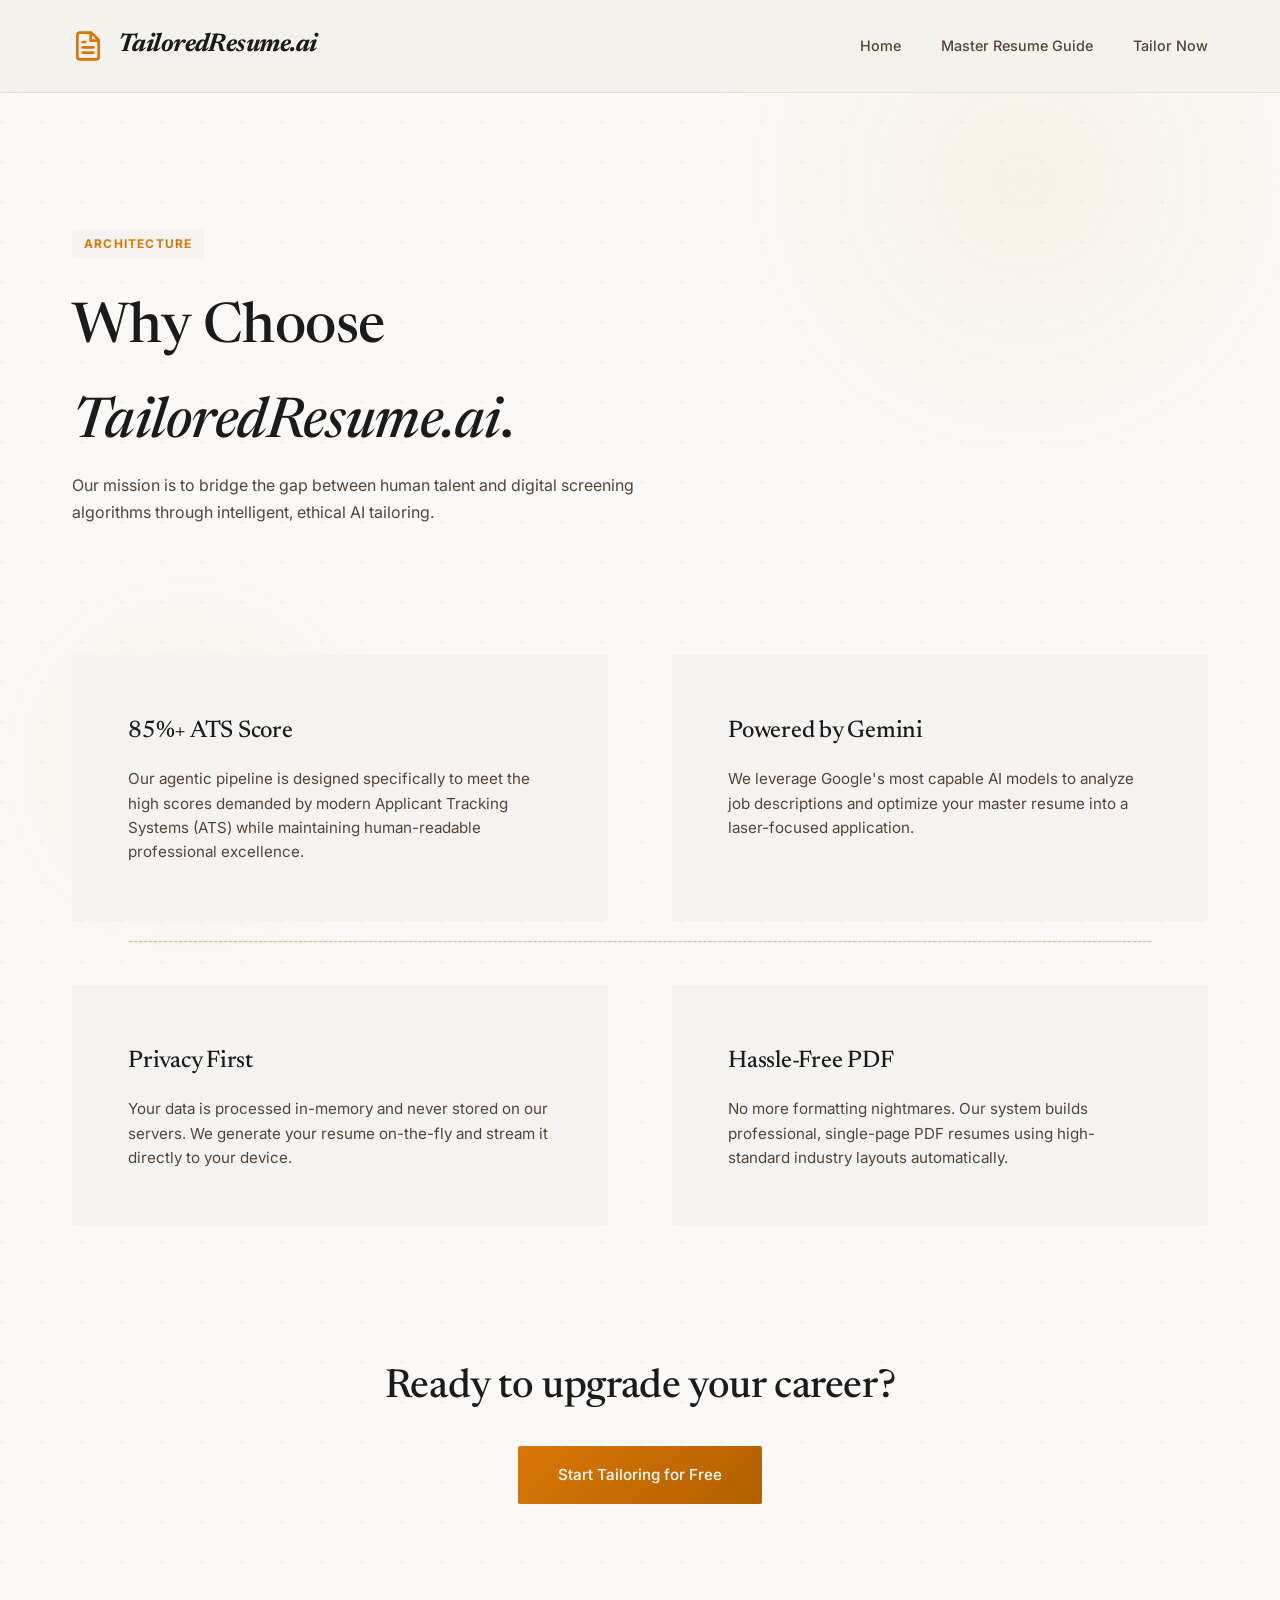
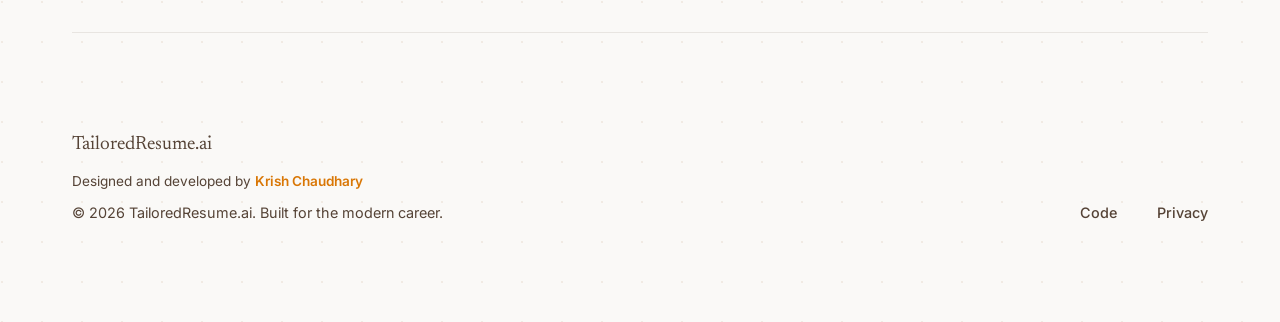
==== static/about.html @ 4d62ccec "docs: Standardize documentation across all frontend pages" ====
<!DOCTYPE html>
<!--
  TailoredResume.ai - Frontend Architecture
  ========================================
  File: about.html
  Purpose: Overview of the platform's AI architecture and core mission.
  Author: Krish Chaudhary
-->
<html lang="en">
<head>
    <meta charset="UTF-8">
    <meta name="viewport" content="width=device-width, initial-scale=1.0">
    <title>About | Precision AI Resume Architecture | TailoredResume.ai</title>
    <meta name="description" content="Discover the elite Agentic AI architecture by Krish Chaudhary. TailoredResume.ai: Precision Scriptorium engine for advanced career resume development.">
    <meta name="keywords" content="TailoredResume.ai, Krish Chaudhary, Agentic AI, Precision Scriptorium, Student Career AI, AI Resume Tech, CV Tailoring Agent">
    
    <!-- Open Graph / Facebook -->
    <meta property="og:type" content="website">
    <meta property="og:url" content="https://tailored-resume-ai.vercel.app/about">
    <meta property="og:title" content="About | TailoredResume.ai by Krish Chaudhary">
    <meta property="og:description" content="Discover the elite AI technology behind our resume tailoring engine.">
    <meta property="og:image" content="https://tailored-resume-ai.vercel.app/og-image.png">

    <!-- Twitter -->
    <meta property="twitter:card" content="summary_large_image">
    <meta property="twitter:title" content="Precision Resume Architecture | Krish Chaudhary">
    <meta property="twitter:image" content="https://tailored-resume-ai.vercel.app/og-image.png">

    <link rel="icon" href="favicon.svg" type="image/svg+xml">
    <link rel="stylesheet" href="css/styles.css">
</head>
<body id="top">

    <header>
        <div class="header-inner">
            <a href="/" class="logo">
                <svg xmlns="http://www.w3.org/2000/svg" width="24" height="24" viewBox="0 0 24 24" fill="none" stroke="currentColor" stroke-width="2" stroke-linecap="round" stroke-linejoin="round"><path d="M14.5 2H6a2 2 0 0 0-2 2v16a2 2 0 0 0 2 2h12a2 2 0 0 0 2-2V7.5L14.5 2z"/><polyline points="14 2 14 8 20 8"/><line x1="16" y1="13" x2="8" y2="13"/><line x1="16" y1="17" x2="8" y2="17"/><line x1="10" y1="9" x2="8" y2="9"/></svg>
                <span>TailoredResume.ai</span>
            </a>
            <nav class="nav-links">
                <a href="/">Home</a>
                <a href="/guide">Master Resume Guide</a>
                <a href="/input">Tailor Now</a>
            </nav>
        </div>
    </header>

    <div class="container">

        <section style="margin-bottom: 4rem; padding: 8.5rem 0 4rem;">
            <div class="badge">Architecture</div>
            <h1 style="font-size: 3.5rem;">Why Choose <br><i>TailoredResume.ai</i>.</h1>
            <p style="color:var(--text-secondary); max-width: 600px;">Our mission is to bridge the gap between human talent and digital screening algorithms through intelligent, ethical AI tailoring.</p>
        </section>

        <div class="sections-grid" style="grid-template-columns: repeat(2, 1fr); gap: 4rem; margin-top: 2rem;">
            <div class="stat-card">
                <h3>85%+ ATS Score</h3>
                <p>Our agentic pipeline is designed specifically to meet the high scores demanded by modern Applicant Tracking Systems (ATS) while maintaining human-readable professional excellence.</p>
            </div>
            <div class="stat-card">
                <h3>Powered by Gemini</h3>
                <p>We leverage Google's most capable AI models to analyze job descriptions and optimize your master resume into a laser-focused application.</p>
            </div>
            <div class="stat-card">
                <h3>Privacy First</h3>
                <p>Your data is processed in-memory and never stored on our servers. We generate your resume on-the-fly and stream it directly to your device.</p>
            </div>
            <div class="stat-card">
                <h3>Hassle-Free PDF</h3>
                <p>No more formatting nightmares. Our system builds professional, single-page PDF resumes using high-standard industry layouts automatically.</p>
            </div>
        </div>

        <section style="margin: 8rem 0; text-align: center;">
            <h2 style="font-size: 2.5rem; margin-bottom: 1.5rem;">Ready to upgrade your career?</h2>
            <a href="/input" class="btn btn-primary">Start Tailoring for Free</a>
        </section>

        <footer>
            <div style="display: flex; justify-content: space-between; align-items: flex-end; width: 100%;">
                <div>
                    <p style="font-family: 'Newsreader', serif; font-size: 1.2rem; margin-bottom: 0.5rem;">TailoredResume.ai</p>
                    <p style="font-size: 0.85rem; color: var(--text-secondary); margin-bottom: 0.5rem;">
                        Designed and developed by <a href="https://portfolio-krish-chaudhary.vercel.app/" target="_blank" style="color: var(--primary-accent); text-decoration: none; font-weight: 600;">Krish Chaudhary</a>
                    </p>
                    <p>&copy; 2026 TailoredResume.ai. Built for the modern career.</p>
                </div>
                <div class="nav-links">
                    <a href="https://github.com/krish1440/TailoredResume.ai" target="_blank">Code</a>
                    <a href="/privacy">Privacy</a>
                </div>
            </div>
        </footer>
    </div>
</body>
</html>
<!-- Version 1.1 -->
---- static/css/styles.css ----
@import url('https://fonts.googleapis.com/css2?family=Inter:wght@300;400;500;600;700&family=Newsreader:ital,opsz,wght@0,6..72,400;0,6..72,500;0,6..72,600;0,6..72,700;1,6..72,400&family=Manrope:wght@500;600;700;800&display=swap');

:root {
    /* Design Tokens: The Precision Scriptorium */
    --bg-primary: #faf9f7;      /* Ivory Vellum Background */
    --text-primary: #1a1c1b;     /* Obsidian Ink Text */
    --text-secondary: #554336;   /* Muted Earth Tone Accent */
    --surface: #ffffff;          /* Card Surfaces */
    --surface-low: #f4f3f1;      /* Recessed Surface */
    --surface-high: #efeeec;     /* Elevated Surface */
    --primary-accent: #d97706;   /* Authoritative Amber */
    --primary-dim: #b15f00;      /* Darkened Amber for Hover */
    --outline: rgba(136, 115, 100, 0.15); /* The Ghost Border */
    --radius-sm: 2px;            /* Precision Sharp Radius */
    --radius-md: 4px;
    --radius-xl: 8px;
    --shadow-ambient: 0 40px 80px rgba(26, 28, 27, 0.04); /* Ultra-Diffused Ambient Light */
    --transition-smooth: all 0.5s cubic-bezier(0.16, 1, 0.3, 1);
    --primary-gradient: linear-gradient(135deg, #d97706 0%, #b15f00 100%);
}

* {
    margin: 0;
    padding: 0;
    box-sizing: border-box;
}

body {
    font-family: 'Inter', system-ui, -apple-system, sans-serif;
    background-color: var(--bg-primary);
    background-image: 
        radial-gradient(circle at 2px 2px, rgba(141, 75, 0, 0.08) 1px, transparent 0);
    background-size: 40px 40px;
    color: var(--text-primary);
    line-height: 1.7;
    -webkit-font-smoothing: antialiased;
    overflow-x: hidden;
}

body::before {
    content: "";
    position: fixed;
    top: -10%;
    right: -10%;
    width: 60%;
    height: 60%;
    background: radial-gradient(circle, rgba(217, 119, 6, 0.06) 0%, transparent 70%);
    z-index: -1;
    pointer-events: none;
}

body::after {
    content: "";
    position: fixed;
    bottom: -10%;
    left: -10%;
    width: 50%;
    height: 50%;
    background: radial-gradient(circle, rgba(217, 119, 6, 0.05) 0%, transparent 60%);
    z-index: -1;
    pointer-events: none;
}

h1, h2, h3, h4 {
    font-family: 'Newsreader', serif;
    font-weight: 500;
    letter-spacing: -0.01em;
}

.container {
    max-width: 1200px;
    margin: 0 auto;
    padding: 0 2rem;
}

/* Header */
header {
    width: 100%;
    position: sticky;
    top: 0;
    z-index: 100;
    background: rgba(242, 241, 235, 0.85);
    backdrop-filter: blur(16px);
    border-bottom: 1px solid var(--outline);
    transition: var(--transition-smooth);
}

.header-inner {
    display: flex;
    justify-content: space-between;
    align-items: center;
    padding: 1.5rem 2rem;
    max-width: 1200px;
    margin: 0 auto;
}

.logo {
    display: flex;
    align-items: center;
    gap: 0.85rem;
    font-size: 1.6rem;
    color: var(--text-primary);
    font-weight: 700;
    text-decoration: none;
    font-family: 'Newsreader', serif;
    font-style: italic;
    letter-spacing: -0.02em;
}

.logo svg {
    color: var(--primary-accent);
    width: 32px;
    height: 32px;
}

.nav-links {
    display: flex;
    gap: 2.5rem;
}

.nav-links a {
    text-decoration: none;
    color: var(--text-secondary);
    font-size: 0.9rem;
    font-weight: 500;
    transition: var(--transition-smooth);
    position: relative;
}

.nav-links a::after {
    content: '';
    position: absolute;
    bottom: -4px;
    left: 0;
    width: 0;
    height: 1px;
    background: var(--primary-accent);
    transition: var(--transition-smooth);
}

.nav-links a:hover {
    color: var(--text-primary);
}

.nav-links a:hover::after {
    width: 100%;
}

/* Hero Section */
.hero {
    padding: 8.5rem 0 7rem;
    text-align: left;
    max-width: 800px;
    position: relative;
}

.background-visuals {
    position: absolute;
    top: 50%;
    right: -20%;
    transform: translateY(-50%);
    width: 600px;
    height: 600px;
    z-index: -1;
    pointer-events: none;
}

.bg-shape {
    position: absolute;
    filter: blur(1px);
    animation: float 20s infinite alternate cubic-bezier(0.4, 0, 0.2, 1);
}

.bg-shape-1 {
    top: 10%;
    right: 20%;
    animation-duration: 25s;
}

.bg-shape-2 {
    bottom: 20%;
    right: 40%;
    animation-delay: -5s;
    animation-duration: 30s;
}

.bg-shape-3 {
    top: 40%;
    right: 10%;
    animation-delay: -10s;
    animation-duration: 35s;
}

@keyframes float {
    0% { transform: translateY(0) rotate(0deg) scale(1); }
    33% { transform: translateY(-40px) rotate(5deg) scale(1.05); }
    66% { transform: translateY(20px) rotate(-5deg) scale(0.95); }
    100% { transform: translateY(0) rotate(0deg) scale(1); }
}

.hero h1 {
    font-size: 4.5rem;
    line-height: 1.1;
    margin-bottom: 2rem;
    animation: fadeInUp 0.8s ease-out;
}

.hero p {
    font-size: 1.25rem;
    color: var(--text-secondary);
    margin-bottom: 3rem;
    line-height: 1.6;
    animation: fadeInUp 1s ease-out;
}

@keyframes fadeInUp {
    from { opacity: 0; transform: translateY(20px); }
    to { opacity: 1; transform: translateY(0); }
}

.btn {
    display: inline-flex;
    align-items: center;
    justify-content: center;
    padding: 1rem 2.5rem;
    border-radius: var(--radius-sm);
    font-weight: 500;
    text-decoration: none;
    cursor: pointer;
    transition: var(--transition-smooth);
    border: none;
    font-family: 'Inter', sans-serif;
    font-size: 0.95rem;
}

.btn-primary {
    background: var(--primary-gradient);
    color: white;
}

.btn-primary:hover {
    transform: translateY(-2px);
    box-shadow: 0 12px 24px rgba(217, 119, 6, 0.15);
}

.btn-secondary {
    background: transparent;
    color: var(--text-primary);
    border: 1px solid var(--outline);
}

.btn-secondary:hover {
    background: var(--surface-low);
    border-color: var(--text-primary);
}

/* Home Page Content */
.badge {
    display: inline-block;
    padding: 0.25rem 0.75rem;
    background: var(--surface-low);
    color: var(--primary-accent);
    border-radius: var(--radius-md);
    font-size: 0.75rem;
    font-weight: 700;
    letter-spacing: 0.1em;
    text-transform: uppercase;
    margin-bottom: 1.5rem;
}

/* Cards & Sections */
.sections-grid {
    display: grid;
    grid-template-columns: repeat(3, 1fr);
    gap: 3rem;
    margin-top: 4rem;
}

/* Advanced Stats Section */
.stat-card {
    padding: 3.5rem;
    background: var(--surface);
    border-radius: var(--radius-sm);
    transition: var(--transition-smooth);
    border: none;
    background: var(--surface-low);
    position: relative;
    overflow: hidden;
    display: flex;
    flex-direction: column;
    justify-content: flex-start;
}

.stat-card::before {
    content: "";
    position: absolute;
    top: 0;
    left: 0;
    width: 2px;
    height: 0;
    background: var(--primary-accent);
    transition: var(--transition-smooth);
}

.stat-card:hover {
    transform: translateY(-12px);
    box-shadow: var(--shadow-ambient);
    background: var(--surface);
}

.stat-card:hover::before {
    height: 100%;
}

.stat-card h3 {
    font-family: 'Newsreader', serif;
    font-size: 1.5rem;
    margin-bottom: 1rem;
    color: var(--text-primary);
}

.stat-card p {
    font-size: 0.95rem;
    color: var(--text-secondary);
    line-height: 1.6;
}

/* Steps Connection Decorative Element */
@media (min-width: 992px) {
    .sections-grid {
        position: relative;
    }
    
    .sections-grid::after {
        content: "";
        position: absolute;
        top: 50%;
        left: 5%;
        right: 5%;
        height: 1px;
        background: var(--outline);
        z-index: -1;
        opacity: 0.5;
        border-top: 1px dashed var(--primary-accent);
    }
}

/* Form Styles */
.card {
    background: var(--surface);
    padding: 4rem;
    border-radius: var(--radius-sm);
    box-shadow: var(--shadow-ambient);
    margin: 4rem 0;
    border: 1px solid var(--outline);
}

.input-group {
    margin-bottom: 3rem;
}

.input-group label {
    display: block;
    margin-bottom: 1rem;
    font-size: 0.8rem;
    font-weight: 600;
    letter-spacing: 0.1em;
    text-transform: uppercase;
    color: var(--text-secondary);
}

textarea, input[type="text"] {
    width: 100%;
    padding: 1.25rem;
    border: none;
    border-bottom: 1px solid var(--outline);
    background: var(--surface-low);
    font-family: 'Inter', sans-serif;
    font-size: 1rem;
    transition: var(--transition-smooth);
    border-radius: var(--radius-sm);
}

textarea:focus, input[type="text"]:focus {
    outline: none;
    border-bottom-color: var(--primary-accent);
    background: var(--surface);
}

/* Result / Preview */
.result-grid {
    display: grid;
    grid-template-columns: 1fr 340px;
    gap: 4rem;
    margin-top: 4rem;
}

#resume-preview {
    background: white;
    padding: 5rem;
    border-radius: var(--radius-sm);
    box-shadow: var(--shadow-ambient);
    font-size: 0.9rem;
    color: #333;
    min-height: 1000px;
    border: 1px solid var(--outline);
}

.sidebar {
    position: sticky;
    top: 6rem;
    height: fit-content;
}

.score-display {
    text-align: center;
    padding: 3rem;
    background: var(--surface);
    border-radius: var(--radius-sm);
    border: 1px solid var(--outline);
    margin-bottom: 2rem;
}

.score-circle {
    width: 120px;
    height: 120px;
    border: 8px solid var(--surface-low);
    border-top: 8px solid var(--primary-accent);
    border-radius: 50%;
    display: flex;
    align-items: center;
    justify-content: center;
    margin: 0 auto 1.5rem;
    font-size: 2rem;
    font-family: 'Newsreader', serif;
    font-weight: 700;
}

/* Insight Bars */
.insight-row {
    margin-bottom: 1.5rem;
}

.insight-label {
    display: flex;
    justify-content: space-between;
    font-size: 0.8rem;
    font-weight: 600;
    color: var(--text-primary);
    margin-bottom: 0.5rem;
}

.progress-bar {
    width: 100%;
    height: 4px;
    background: var(--surface-low);
    border-radius: 2px;
    overflow: hidden;
}

.progress-fill {
    height: 100%;
    background: var(--primary-accent);
    border-radius: 2px;
    transition: width 1.5s cubic-bezier(0.16, 1, 0.3, 1);
}

/* Loading Overlay */
#loading {
    display: none;
    position: fixed;
    top: 0; left: 0; right: 0; bottom: 0;
    background: rgba(250, 249, 247, 0.95);
    z-index: 1000;
    justify-content: center;
    align-items: center;
    flex-direction: column;
    animation: fadeIn 0.3s ease;
}

.loading-overlay {
    position: fixed;
    top: 0;
    left: 0;
    width: 100%;
    height: 100%;
    background: rgba(10, 12, 11, 0.95); /* Deep obsidian background */
    backdrop-filter: blur(12px);
    display: none; /* Controlled by JS */
    justify-content: center;
    align-items: center;
    z-index: 9999;
    flex-direction: column;
}

.loading-spinner {
    width: 60px;
    height: 60px;
    border: 3px solid rgba(217, 119, 6, 0.1);
    border-top: 3px solid var(--primary-accent);
    border-radius: 50%;
    animation: spin 1s linear infinite;
    margin-bottom: 2rem;
}

.loading-overlay p {
    color: var(--primary-accent) !important;
    font-family: 'Newsreader', serif;
    font-size: 1.8rem;
    font-weight: 500;
    letter-spacing: 0.05em;
    text-shadow: 0 4px 10px rgba(0,0,0,0.3);
}

@keyframes spin {
    0% { transform: rotate(0deg); }
    100% { transform: rotate(360deg); }
}

@keyframes fadeOut {
    from { opacity: 1; }
    to { opacity: 0; }
}

@keyframes fadeIn {
    from { opacity: 0; }
    to { opacity: 1; }
}

.spinner {
    width: 60px;
    height: 60px;
    border: 2px solid var(--outline);
    border-top: 2px solid var(--primary-accent);
    border-radius: 50%;
    animation: spin 1.2s cubic-bezier(0.5, 0, 0.5, 1) infinite;
}

@keyframes spin {
    0% { transform: rotate(0deg); }
    100% { transform: rotate(360deg); }
}

footer {
    padding: 6rem 0;
    margin-top: 4rem;
    border-top: 1px solid var(--outline);
    text-align: left;
}

footer p {
    color: var(--text-secondary);
    font-size: 0.9rem;
}

/* Modal Styles */
.modal-overlay {
    position: fixed;
    top: 0; left: 0; right: 0; bottom: 0;
    background: rgba(26, 28, 27, 0.4);
    backdrop-filter: blur(8px);
    z-index: 2000;
    display: none;
    align-items: center;
    justify-content: center;
    padding: 2rem;
}

.modal-overlay.active {
    display: flex;
    animation: fadeIn 0.4s ease;
}

.modal-card {
    background: var(--bg-primary);
    padding: 4rem;
    max-width: 500px;
    width: 100%;
    border-radius: var(--radius-sm);
    box-shadow: 0 40px 100px rgba(0,0,0,0.15);
    text-align: left;
    position: relative;
    border: 1px solid var(--outline);
    animation: modalSlide 0.5s cubic-bezier(0.16, 1, 0.3, 1);
}

.modal-card h2 {
    font-size: 2.2rem;
    margin-bottom: 1.5rem;
    line-height: 1.2;
}

.modal-card p {
    color: var(--text-secondary);
    font-size: 1.1rem;
    line-height: 1.6;
}

@keyframes modalSlide {
    from { transform: translateY(30px) scale(0.98); opacity: 0; }
    to { transform: translateY(0) scale(1); opacity: 1; }
}

@media (max-width: 768px) {
    header { padding: 1.5rem 0; }
    .hero h1 { font-size: 3rem; }
    .sections-grid { grid-template-columns: 1fr; }
    .modal-card { padding: 2.5rem; }
}




/* Toast Notifications: The Elegant Feedback */
.toast-container {
    position: fixed;
    bottom: 2rem;
    right: 2rem;
    z-index: 9999;
    display: flex;
    flex-direction: column;
    gap: 1rem;
    pointer-events: none;
}

.toast {
    background: var(--surface);
    color: var(--text-primary);
    padding: 1rem 1.5rem;
    border-radius: var(--radius-sm);
    box-shadow: 0 10px 30px rgba(0, 0, 0, 0.1);
    border: 1px solid var(--outline);
    display: flex;
    align-items: center;
    gap: 1rem;
    font-size: 0.9rem;
    font-weight: 500;
    pointer-events: auto;
    animation: slideIn 0.4s cubic-bezier(0.16, 1, 0.3, 1);
    min-width: 300px;
}

.toast.success {
    border-left: 4px solid #10b981;
}

.toast.error {
    border-left: 4px solid #ef4444;
}

@keyframes slideIn {
    from { opacity: 0; transform: translateX(30px); }
    to { opacity: 1; transform: translateX(0); }
}

@keyframes fadeOut {
    to { opacity: 0; transform: translateY(10px); }
}

/* Profile Builder Form */
.item-card {
    background: var(--surface);
    border-radius: var(--radius-md);
    padding: 2.5rem;
    margin-bottom: 2rem;
    position: relative;
    border: 1px solid var(--outline); /* Felt border */
    transition: var(--transition-smooth);
}

.item-card:hover {
    background: var(--surface-low);
    transform: translateY(-2px);
    box-shadow: var(--shadow-ambient);
}

.item-card h4 {
    color: var(--primary-accent);
    margin-bottom: 2rem;
    font-family: 'Newsreader', serif;
    font-size: 1.4rem;
    font-weight: 600;
}

.form-section {
    background: white;
    border: 1px solid var(--border-color);
    border-radius: 12px;
    padding: 2rem;
    margin-bottom: 2rem;
    transition: transform 0.3s ease, border-color 0.3s ease;
}

.form-section:hover {
    border-color: var(--primary-accent);
}

.form-section h3 {
    font-family: 'Newsreader', serif;
    font-size: 1.5rem;
    margin-bottom: 1.5rem;
    display: flex;
    align-items: center;
    gap: 10px;
    color: var(--text-primary);
}

.form-row {
    display: grid;
    grid-template-columns: 1fr 1fr;
    gap: 1.5rem;
    margin-bottom: 1.2rem;
}

@media (max-width: 768px) {
    .form-row {
        grid-template-columns: 1fr;
    }
}

.form-group label {
    display: block;
    font-family: 'Manrope', sans-serif;
    font-size: 0.75rem;
    font-weight: 600;
    text-transform: uppercase;
    letter-spacing: 0.05em;
    color: var(--text-secondary);
    margin-bottom: 0.65rem;
}

.form-group input, 
.form-group textarea {
    width: 100%;
    padding: 0.75rem 0;
    font-family: 'Inter', sans-serif;
    font-size: 1rem;
    color: var(--text-primary);
    background: transparent;
    border: none;
    border-bottom: 1px solid var(--outline);
    border-radius: 0;
    transition: var(--transition-smooth);
}

.form-group input:focus, 
.form-group textarea:focus {
    outline: none;
    border-bottom: 1px solid var(--primary-accent);
}

.bullet-item {
    display: flex;
    gap: 10px;
    margin-bottom: 0.8rem;
}

.remove-btn {
    background: transparent;
    color: #ef4444;
    border: 1px solid rgba(239, 68, 68, 0.2);
    border-radius: var(--radius-sm);
    padding: 0.25rem 0.75rem;
    cursor: pointer;
    font-size: 0.85rem;
    font-weight: 600;
    transition: var(--transition-smooth);
}

.remove-btn:hover {
    background: #fef2f2;
    border-color: #ef4444;
}

.add-btn {
    background: var(--surface-low);
    color: var(--primary-accent);
    border: 1px dashed var(--primary-accent);
    border-radius: var(--radius-sm);
    padding: 1rem;
    width: 100%;
    cursor: pointer;
    font-weight: 600;
    font-size: 0.75rem;
    text-transform: uppercase;
    letter-spacing: 0.1em;
    margin-top: 1.5rem;
    transition: var(--transition-smooth);
}

.add-btn:hover {
    background: var(--surface-high);
    border-style: solid;
}

.form-tabs {
    display: flex;
    gap: 1rem;
    margin-bottom: 3rem;
}

.tab-btn {
    padding: 1rem 2rem;
    background: var(--surface-low);
    border: 1px solid var(--outline);
    color: var(--text-secondary);
    border-radius: var(--radius-sm);
    cursor: pointer;
    font-weight: 500;
    transition: var(--transition-smooth);
}

.tab-btn.active {
    background: var(--primary-accent);
    color: white;
    border-color: var(--primary-accent);
    box-shadow: 0 10px 20px rgba(217, 119, 6, 0.1);
}

/* Version 1.1 */

/* 
    Mobile Experience Warning: The Precision Scriptorium 
    Designed for small screens to guide towards desktop for better UI interaction.
*/
#mobile-warning {
    display: none;
    position: fixed;
    top: 0;
    left: 0;
    width: 100vw;
    height: 100vh;
    background: var(--bg-primary);
    background-image: 
        radial-gradient(circle at 2px 2px, rgba(217, 119, 6, 0.05) 1px, transparent 0);
    background-size: 30px 30px;
    z-index: 99999;
    padding: 2.5rem 1.5rem;
    overflow-y: auto;
    flex-direction: column;
    align-items: center;
}

@media (max-width: 992px) {
    body.mobile-blocked #mobile-warning {
        display: flex !important;
    }
    body.mobile-blocked > *:not(#mobile-warning) {
        display: none !important;
    }
    body.mobile-blocked {
        overflow: hidden !important;
        background: var(--bg-primary);
    }
}

/* Global Responsiveness for Informational Pages */
@media (max-width: 768px) {
    .container {
        padding: 0 1.5rem;
    }
    h1 {
        font-size: 2.5rem !important;
    }
    .hero {
        padding: 5rem 0 3rem;
    }
    .sections-grid {
        grid-template-columns: 1fr !important;
        gap: 2rem;
    }
    .stat-card {
        padding: 2rem;
    }
    header .header-inner {
        padding: 1rem 1.5rem;
    }
    .nav-links {
        gap: 1.25rem;
    }
    .nav-links a {
        font-size: 0.8rem;
    }
    footer {
        flex-direction: column;
        align-items: flex-start !important;
        gap: 2rem;
        padding: 4rem 0;
    }
    .card {
        padding: 2rem;
    }
    #pdf-preview-frame {
        height: 600px !important;
    }
}

.mw-container {
    max-width: 500px;
    width: 100%;
    display: flex;
    flex-direction: column;
    gap: 3rem;
    animation: fadeInUp 0.8s cubic-bezier(0.16, 1, 0.3, 1);
}

.mw-header {
    margin-top: 2rem;
}

.mw-logo {
    display: flex;
    align-items: center;
    justify-content: center;
    gap: 0.75rem;
    font-family: 'Newsreader', serif;
    font-size: 1.8rem;
    font-style: italic;
    color: var(--text-primary);
    font-weight: 700;
    text-decoration: none;
}

.mw-logo svg {
    color: var(--primary-accent);
}

.mw-hero {
    background: var(--surface);
    padding: 3rem 2rem;
    border-radius: var(--radius-sm);
    border: 1px solid var(--outline);
    box-shadow: var(--shadow-ambient);
    position: relative;
    overflow: hidden;
    text-align: center;
}

.mw-hero::after {
    content: "";
    position: absolute;
    top: 0;
    right: 0;
    width: 100px;
    height: 100px;
    background: radial-gradient(circle, rgba(217, 119, 6, 0.08) 0%, transparent 70%);
    pointer-events: none;
}

.mw-hero h2 {
    font-size: 2rem;
    line-height: 1.2;
    margin-bottom: 1.5rem;
    color: var(--text-primary);
    font-family: 'Newsreader', serif;
}

.mw-hero p {
    color: var(--text-secondary);
    font-size: 1.05rem;
    line-height: 1.6;
}

.mw-pulse-icon {
    width: 64px;
    height: 64px;
    background: var(--surface-low);
    border-radius: 50%;
    display: flex;
    align-items: center;
    justify-content: center;
    margin: 0 auto 2rem;
    color: var(--primary-accent);
    animation: pulseGlow 2s infinite;
}

@keyframes pulseGlow {
    0% { box-shadow: 0 0 0 0 rgba(217, 119, 6, 0.2); }
    70% { box-shadow: 0 0 0 20px rgba(217, 119, 6, 0); }
    100% { box-shadow: 0 0 0 0 rgba(217, 119, 6, 0); }
}

.mw-app-details {
    text-align: left;
}

.mw-app-details h3 {
    font-size: 1.3rem;
    margin-bottom: 2rem;
    border-bottom: 1px solid var(--outline);
    padding-bottom: 1rem;
    font-family: 'Newsreader', serif;
}

.mw-step {
    display: flex;
    gap: 1.5rem;
    margin-bottom: 2rem;
}

.mw-step-num {
    font-family: 'Newsreader', serif;
    font-size: 1.5rem;
    font-weight: 700;
    color: var(--primary-accent);
    opacity: 0.5;
    flex-shrink: 0;
}

.mw-step-content h4 {
    font-size: 1.1rem;
    margin-bottom: 0.5rem;
    font-family: 'Manrope', sans-serif;
    font-weight: 700;
}

.mw-step-content p {
    font-size: 0.95rem;
    color: var(--text-secondary);
    line-height: 1.5;
}

.mw-footer {
    margin-top: auto;
    padding: 3rem 0 2rem;
    border-top: 1px solid var(--outline);
    width: 100%;
    text-align: center;
}

.mw-footer p {
    font-size: 0.85rem;
    color: var(--text-secondary);
}

.mw-footer span {
    color: var(--primary-accent);
    font-weight: 600;
}

.mw-footer .code-policy {
    margin-top: 0.75rem;
    font-family: 'Newsreader', serif;
    font-style: italic;
    font-size: 1.2rem;
    color: var(--text-primary);
    display: flex;
    flex-direction: column;
    gap: 0.25rem;
}

.mw-footer .code-policy-sub {
    font-size: 0.75rem;
    letter-spacing: 0.1em;
    text-transform: uppercase;
    color: var(--primary-accent);
    font-style: normal;
    font-weight: 700;
}
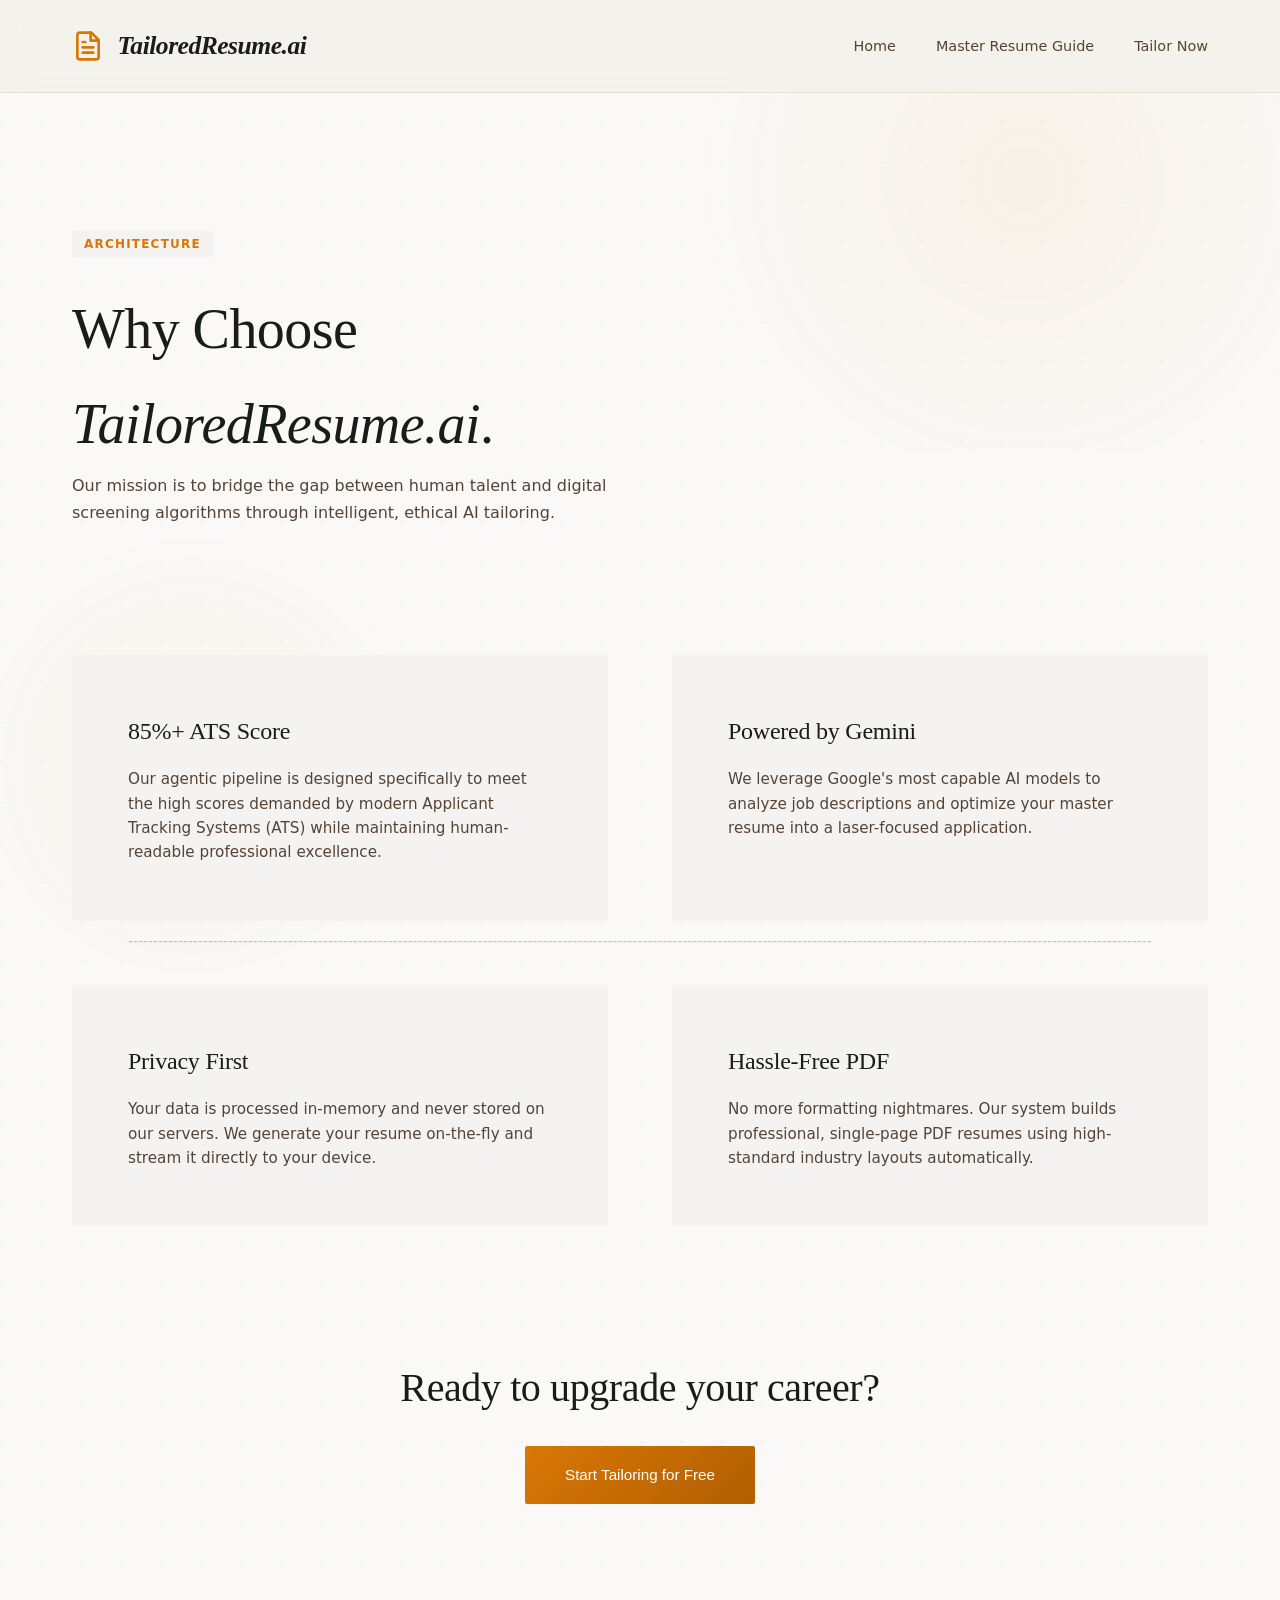
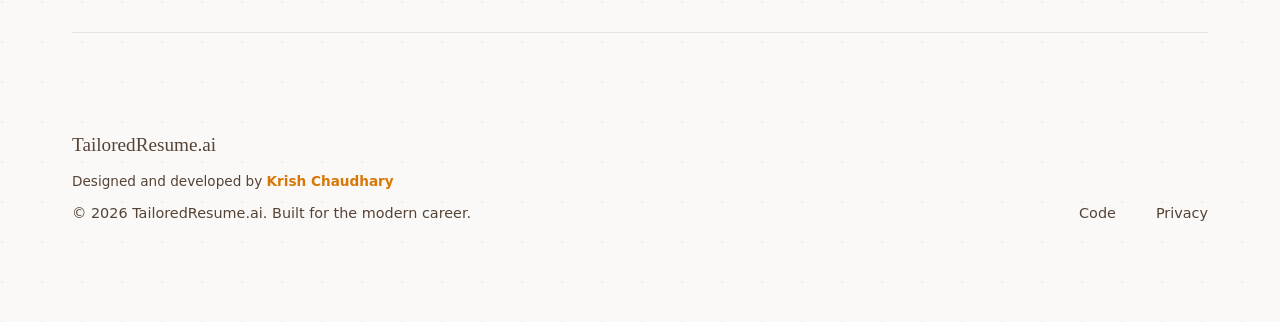
==== commit 3be82818: "feat: standardize navigation and back-to-top button on all informational pages" ====
--- a/static/about.html
+++ b/static/about.html
@@ -14,20 +14,33 @@
     <meta name="description" content="Discover the elite Agentic AI architecture by Krish Chaudhary. TailoredResume.ai: Precision Scriptorium engine for advanced career resume development.">
     <meta name="keywords" content="TailoredResume.ai, Krish Chaudhary, Agentic AI, Precision Scriptorium, Student Career AI, AI Resume Tech, CV Tailoring Agent">
     
-    <!-- Open Graph / Facebook -->
     <meta property="og:type" content="website">
     <meta property="og:url" content="https://tailored-resume-ai.vercel.app/about">
     <meta property="og:title" content="About | TailoredResume.ai by Krish Chaudhary">
     <meta property="og:description" content="Discover the elite AI technology behind our resume tailoring engine.">
     <meta property="og:image" content="https://tailored-resume-ai.vercel.app/og-image.png">
 
-    <!-- Twitter -->
     <meta property="twitter:card" content="summary_large_image">
     <meta property="twitter:title" content="Precision Resume Architecture | Krish Chaudhary">
     <meta property="twitter:image" content="https://tailored-resume-ai.vercel.app/og-image.png">
 
+    <link rel="canonical" href="https://tailored-resume-ai.vercel.app/about" />
     <link rel="icon" href="favicon.svg" type="image/svg+xml">
     <link rel="stylesheet" href="css/styles.css">
+
+    <!-- JSON-LD: About Section -->
+    <script type="application/ld+json">
+    {
+      "@context": "https://schema.org",
+      "@type": "AboutPage",
+      "mainEntity": {
+        "@type": "SoftwareApplication",
+        "name": "TailoredResume.ai",
+        "author": "Krish Chaudhary",
+        "url": "https://tailored-resume-ai.vercel.app/"
+      }
+    }
+    </script>
 </head>
 <body id="top">
 
@@ -93,6 +106,15 @@
             </div>
         </footer>
     </div>
+
+    <button id="back-to-top" class="back-to-top" title="Go to top">
+        <svg xmlns="http://www.w3.org/2000/svg" width="20" height="20" viewBox="0 0 24 24" fill="none"
+            stroke="currentColor" stroke-width="2" stroke-linecap="round" stroke-linejoin="round">
+            <polyline points="18 15 12 9 6 15" />
+        </svg>
+    </button>
+
+    <script src="js/common.js"></script>
 </body>
 </html>
-<!-- Version 1.1 -->
+
--- a/static/css/styles.css
+++ b/static/css/styles.css
@@ -1,4 +1,38 @@
-@import url('https://fonts.googleapis.com/css2?family=Inter:wght@300;400;500;600;700&family=Newsreader:ital,opsz,wght@0,6..72,400;0,6..72,500;0,6..72,600;0,6..72,700;1,6..72,400&family=Manrope:wght@500;600;700;800&display=swap');
+
+/* Scroll to Top Button */
+.back-to-top {
+    position: fixed;
+    bottom: 30px;
+    right: 30px;
+    width: 45px;
+    height: 45px;
+    background: var(--surface);
+    color: var(--primary-accent);
+    border: 1px solid var(--outline);
+    border-radius: 50%;
+    display: flex;
+    align-items: center;
+    justify-content: center;
+    cursor: pointer;
+    opacity: 0;
+    visibility: hidden;
+    transition: var(--transition-smooth);
+    z-index: 1000;
+    box-shadow: 0 4px 15px rgba(0,0,0,0.05);
+}
+
+.back-to-top.visible {
+    opacity: 1;
+    visibility: visible;
+}
+
+.back-to-top:hover {
+    background: var(--primary-accent);
+    color: white;
+    transform: translateY(-5px);
+    box-shadow: 0 8px 25px rgba(217, 119, 6, 0.2);
+}
+
 
 :root {
     /* Design Tokens: The Precision Scriptorium */
@@ -239,8 +273,9 @@
 }
 
 .btn-primary:hover {
-    transform: translateY(-2px);
-    box-shadow: 0 12px 24px rgba(217, 119, 6, 0.15);
+    transform: translateY(-3px) scale(1.02);
+    box-shadow: 0 15px 30px rgba(217, 119, 6, 0.25);
+    filter: brightness(1.1);
 }
 
 .btn-secondary {
@@ -252,7 +287,9 @@
 .btn-secondary:hover {
     background: var(--surface-low);
     border-color: var(--text-primary);
-}
+    transform: translateY(-2px);
+}
+
 
 /* Home Page Content */
 .badge {
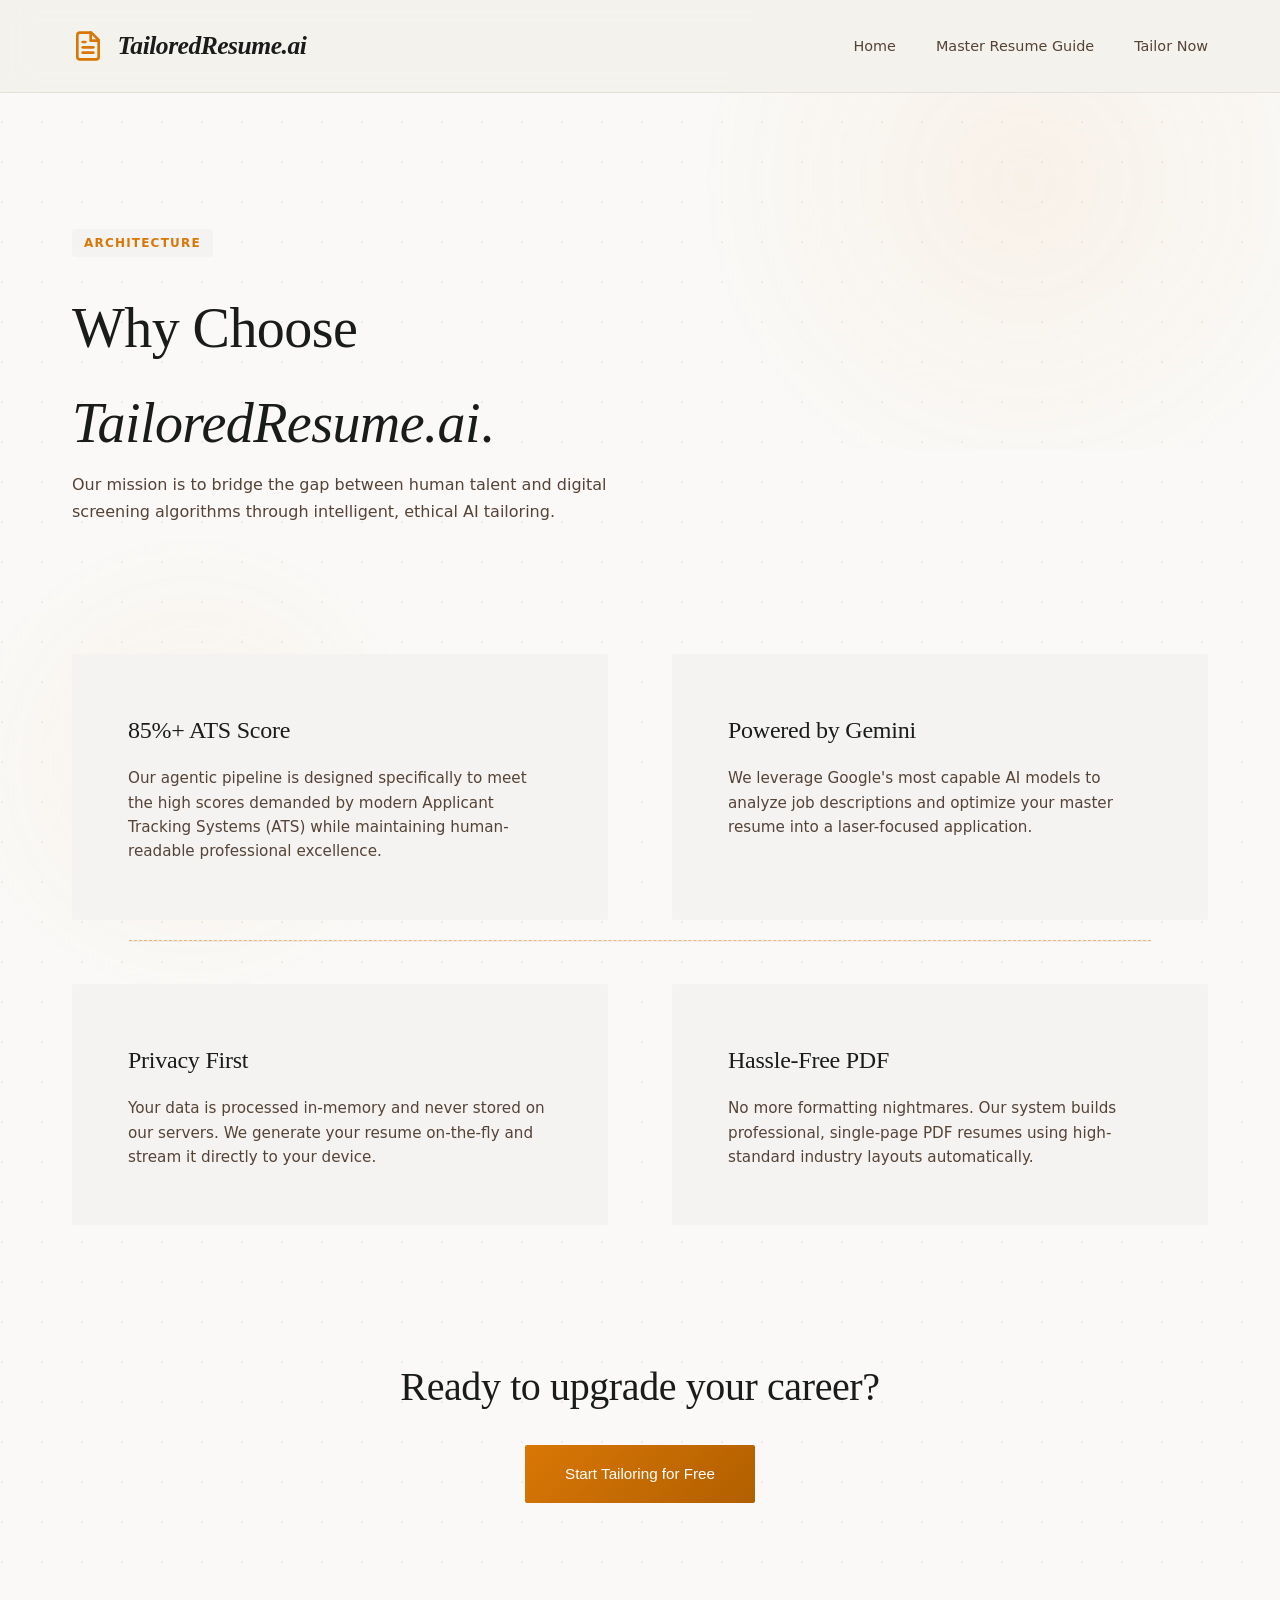
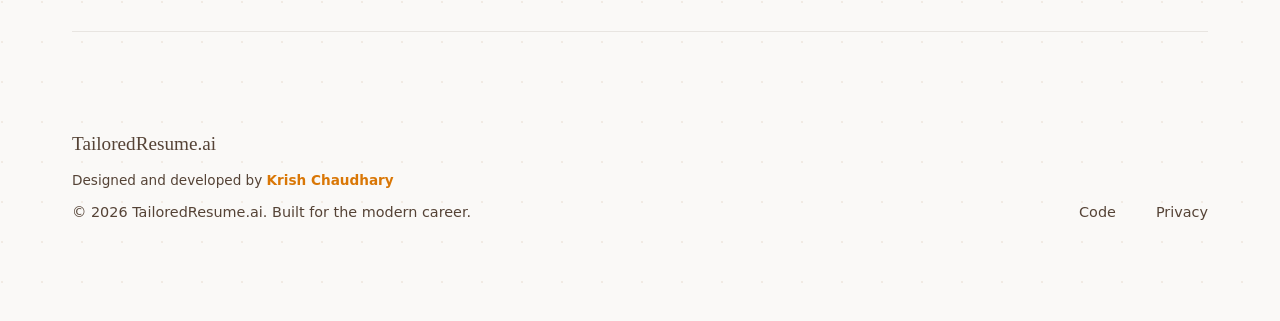
==== commit 982123cf: "seo: complete structured data and breadcrumbs in about.html" ====
--- a/static/about.html
+++ b/static/about.html
@@ -1,24 +1,19 @@
-<!DOCTYPE html>
-<!--
-  TailoredResume.ai - Frontend Architecture
-  ========================================
-  File: about.html
-  Purpose: Overview of the platform's AI architecture and core mission.
-  Author: Krish Chaudhary
--->
-<html lang="en">
+<html lang="en" prefix="og: https://ogp.me/ns#">
 <head>
     <meta charset="UTF-8">
     <meta name="viewport" content="width=device-width, initial-scale=1.0">
     <title>About | Precision AI Resume Architecture | TailoredResume.ai</title>
-    <meta name="description" content="Discover the elite Agentic AI architecture by Krish Chaudhary. TailoredResume.ai: Precision Scriptorium engine for advanced career resume development.">
-    <meta name="keywords" content="TailoredResume.ai, Krish Chaudhary, Agentic AI, Precision Scriptorium, Student Career AI, AI Resume Tech, CV Tailoring Agent">
+    <meta name="description" content="Discover the elite Agentic AI architecture by Krish Chaudhary. TailoredResume.ai: Precision Scriptorium engine for advanced career resume development and ATS optimization.">
+    <meta name="keywords" content="TailoredResume.ai, Krish Chaudhary, Agentic AI, Precision Scriptorium, Student Career AI, AI Resume Tech, CV Tailoring Agent, resume optimization architecture">
+    <meta name="author" content="Krish Chaudhary">
+    <meta name="robots" content="index, follow">
     
-    <meta property="og:type" content="website">
+    <meta property="og:type" content="article">
     <meta property="og:url" content="https://tailored-resume-ai.vercel.app/about">
-    <meta property="og:title" content="About | TailoredResume.ai by Krish Chaudhary">
+    <meta property="og:title" content="Architecture & Mission | TailoredResume.ai by Krish Chaudhary">
     <meta property="og:description" content="Discover the elite AI technology behind our resume tailoring engine.">
     <meta property="og:image" content="https://tailored-resume-ai.vercel.app/og-image.png">
+    <meta property="og:site_name" content="TailoredResume.ai">
 
     <meta property="twitter:card" content="summary_large_image">
     <meta property="twitter:title" content="Precision Resume Architecture | Krish Chaudhary">
@@ -28,17 +23,22 @@
     <link rel="icon" href="favicon.svg" type="image/svg+xml">
     <link rel="stylesheet" href="css/styles.css">
 
-    <!-- JSON-LD: About Section -->
+    <!-- Structured Data: Breadcrumbs -->
     <script type="application/ld+json">
     {
       "@context": "https://schema.org",
-      "@type": "AboutPage",
-      "mainEntity": {
-        "@type": "SoftwareApplication",
-        "name": "TailoredResume.ai",
-        "author": "Krish Chaudhary",
-        "url": "https://tailored-resume-ai.vercel.app/"
-      }
+      "@type": "BreadcrumbList",
+      "itemListElement": [{
+        "@type": "ListItem",
+        "position": 1,
+        "name": "Home",
+        "item": "https://tailored-resume-ai.vercel.app/"
+      },{
+        "@type": "ListItem",
+        "position": 2,
+        "name": "About",
+        "item": "https://tailored-resume-ai.vercel.app/about"
+      }]
     }
     </script>
 </head>
@@ -58,7 +58,7 @@
         </div>
     </header>
 
-    <div class="container">
+    <main class="container">
 
         <section style="margin-bottom: 4rem; padding: 8.5rem 0 4rem;">
             <div class="badge">Architecture</div>
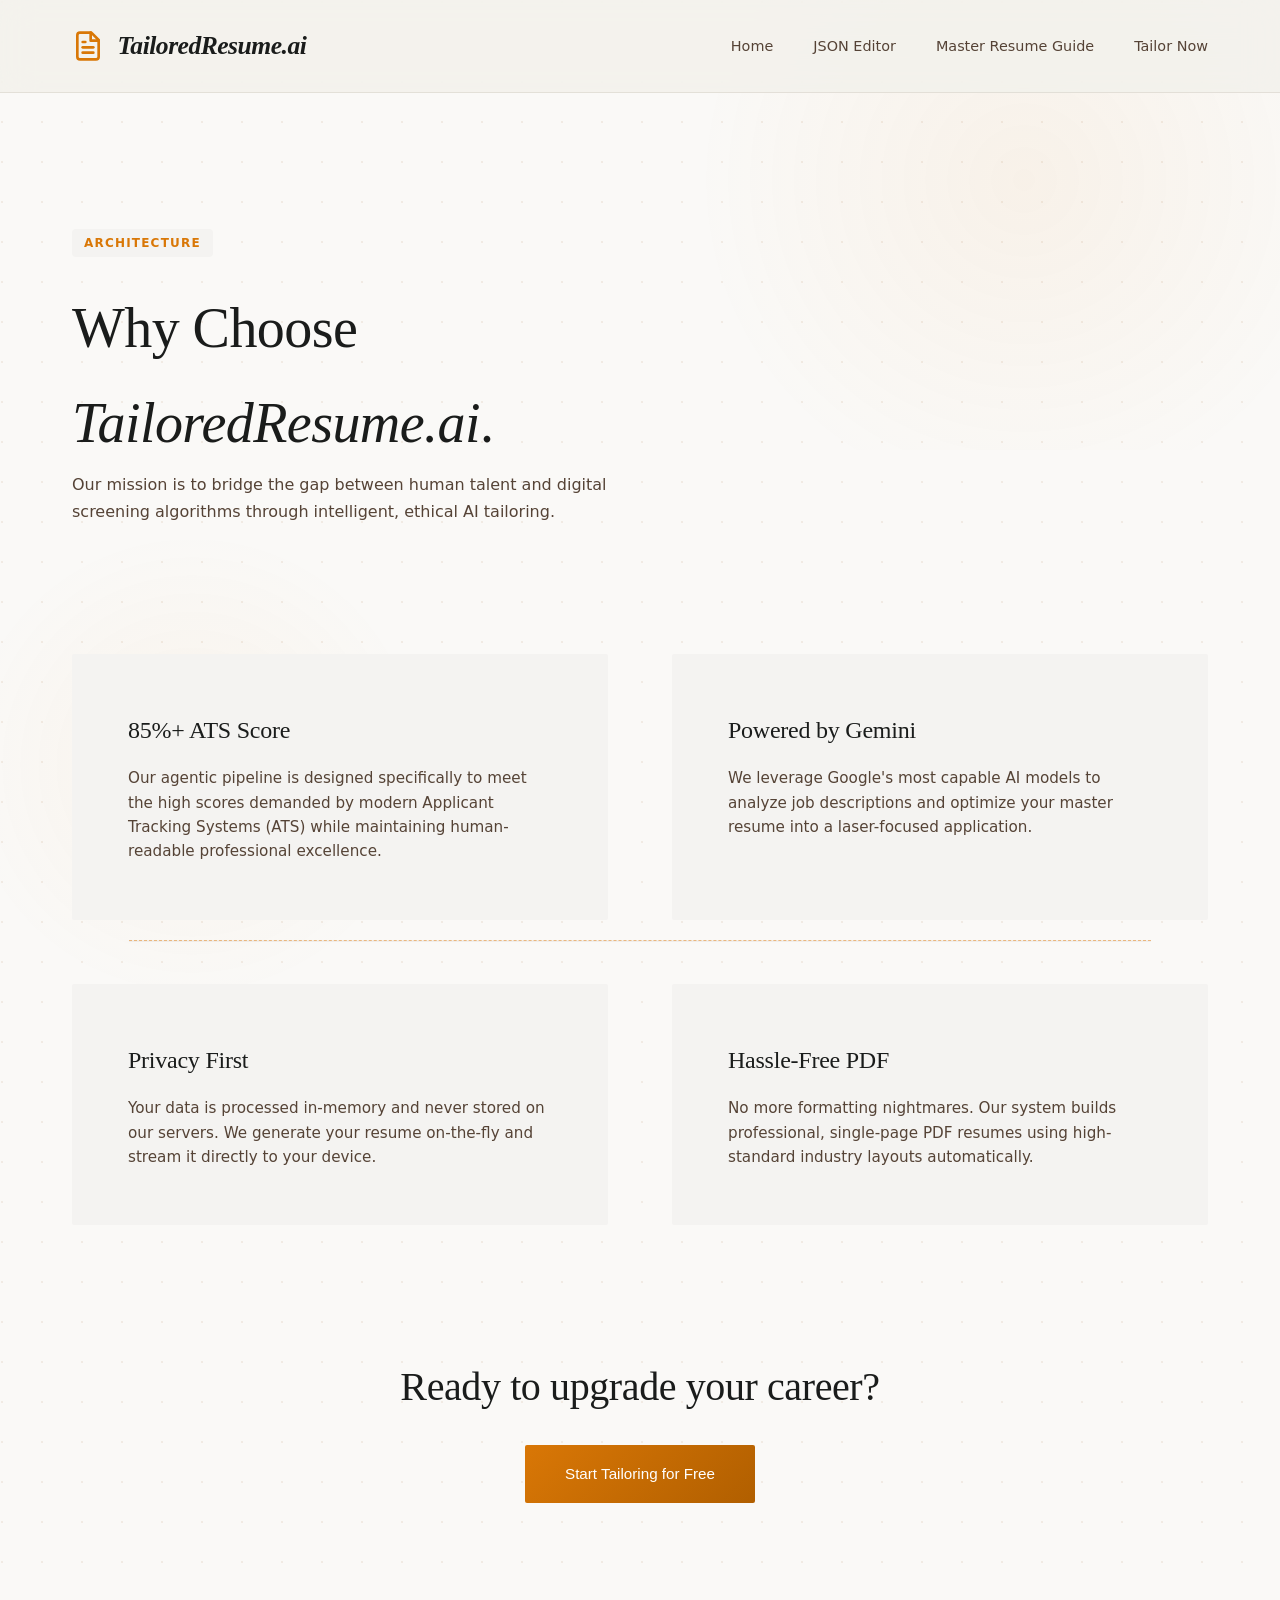
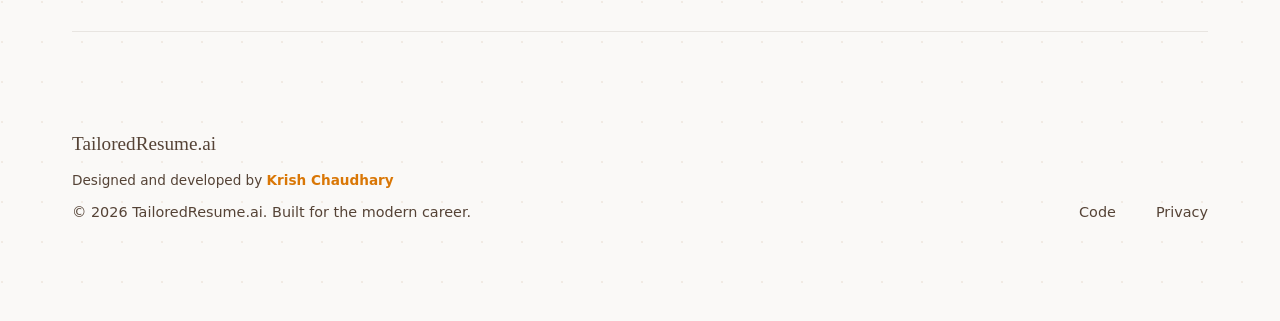
==== commit 226f0314: "Update about page with SEO metadata" ====
--- a/static/about.html
+++ b/static/about.html
@@ -52,6 +52,7 @@
             </a>
             <nav class="nav-links">
                 <a href="/">Home</a>
+                <a href="/editor">JSON Editor</a>
                 <a href="/guide">Master Resume Guide</a>
                 <a href="/input">Tailor Now</a>
             </nav>
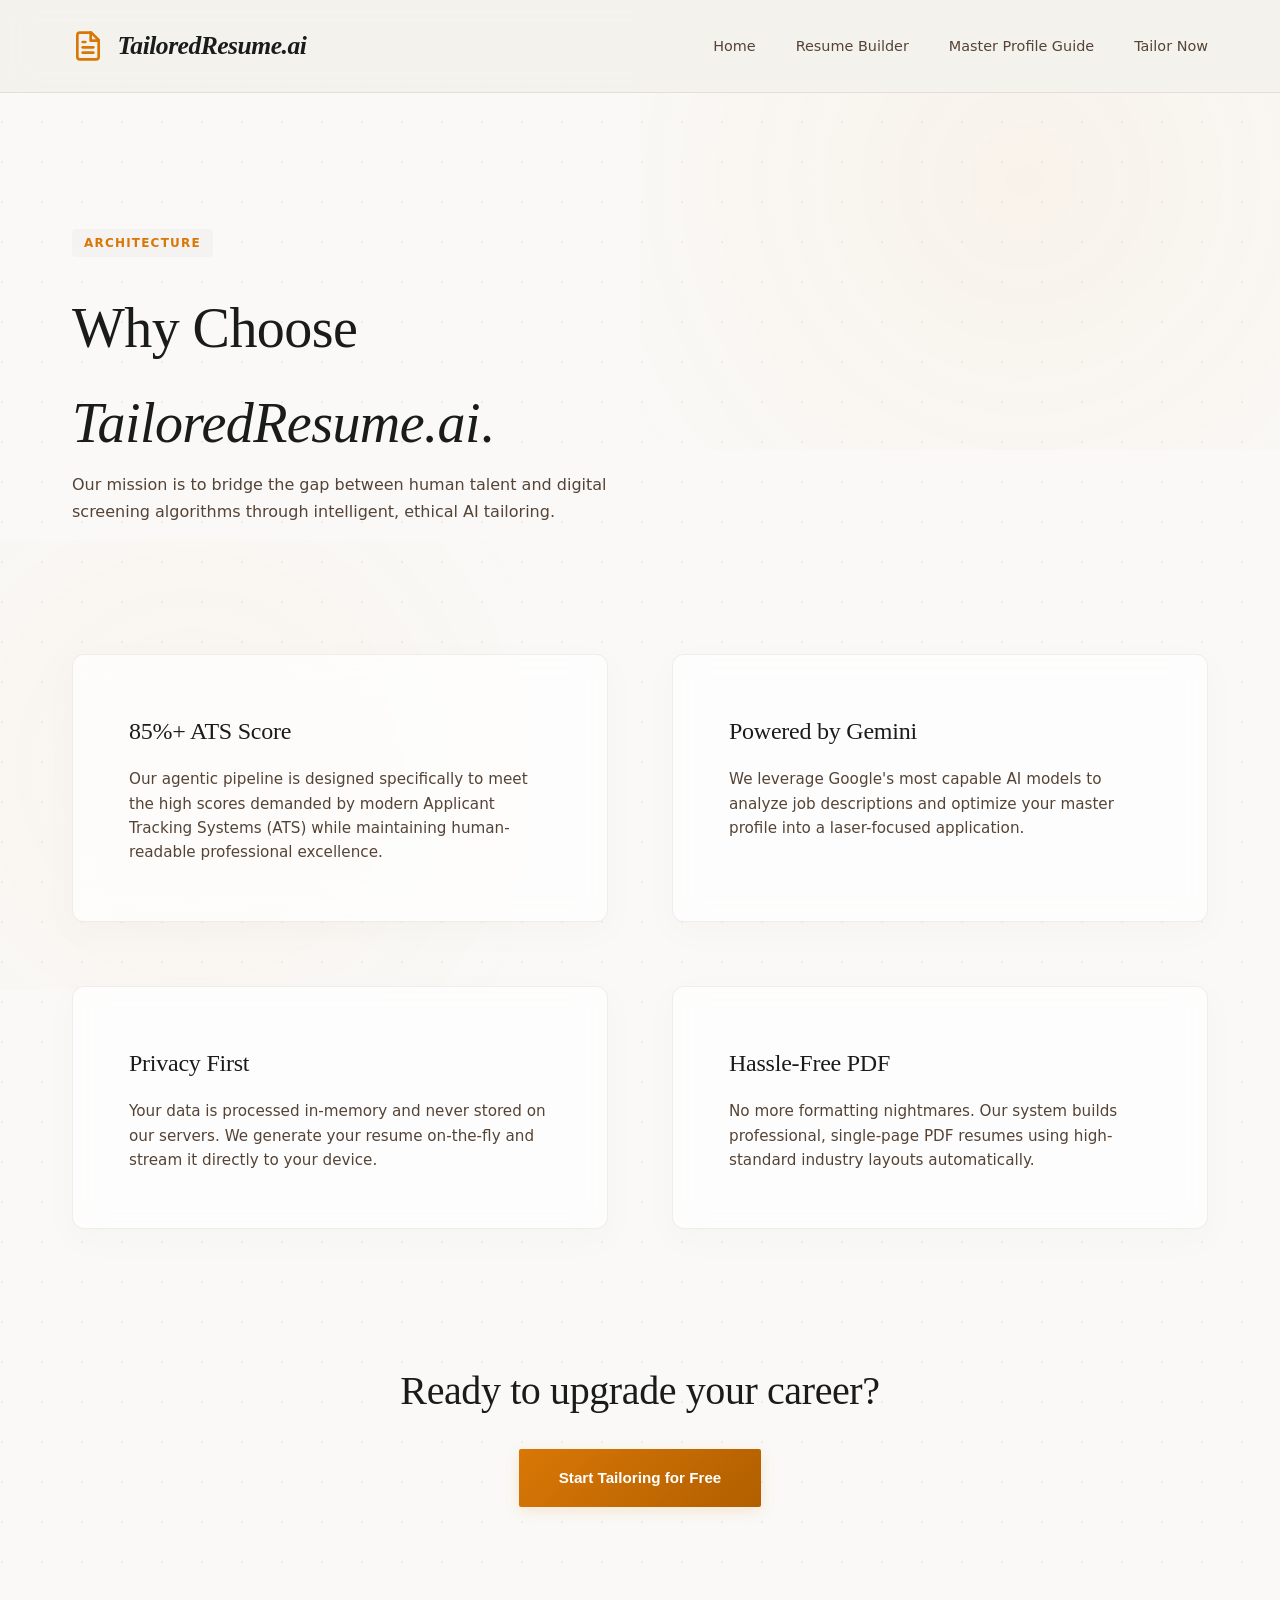
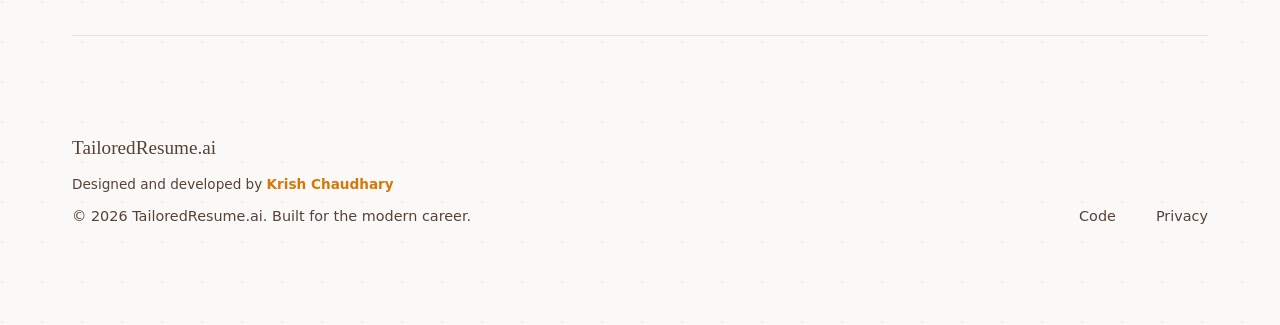
==== commit a45b58b8: "refactor: rename JSON-centric terminology to Master Profile and Resume Builder across all pages" ====
--- a/static/about.html
+++ b/static/about.html
@@ -52,21 +52,21 @@
             </a>
             <nav class="nav-links">
                 <a href="/">Home</a>
-                <a href="/editor">JSON Editor</a>
-                <a href="/guide">Master Resume Guide</a>
+                <a href="/editor">Resume Builder</a>
+                <a href="/guide">Master Profile Guide</a>
                 <a href="/input">Tailor Now</a>
             </nav>
         </div>
     </header>
-
+ 
     <main class="container">
-
+ 
         <section style="margin-bottom: 4rem; padding: 8.5rem 0 4rem;">
             <div class="badge">Architecture</div>
             <h1 style="font-size: 3.5rem;">Why Choose <br><i>TailoredResume.ai</i>.</h1>
             <p style="color:var(--text-secondary); max-width: 600px;">Our mission is to bridge the gap between human talent and digital screening algorithms through intelligent, ethical AI tailoring.</p>
         </section>
-
+ 
         <div class="sections-grid" style="grid-template-columns: repeat(2, 1fr); gap: 4rem; margin-top: 2rem;">
             <div class="stat-card">
                 <h3>85%+ ATS Score</h3>
@@ -74,7 +74,7 @@
             </div>
             <div class="stat-card">
                 <h3>Powered by Gemini</h3>
-                <p>We leverage Google's most capable AI models to analyze job descriptions and optimize your master resume into a laser-focused application.</p>
+                <p>We leverage Google's most capable AI models to analyze job descriptions and optimize your master profile into a laser-focused application.</p>
             </div>
             <div class="stat-card">
                 <h3>Privacy First</h3>
--- a/static/css/styles.css
+++ b/static/css/styles.css
@@ -78,7 +78,7 @@
     right: -10%;
     width: 60%;
     height: 60%;
-    background: radial-gradient(circle, rgba(217, 119, 6, 0.06) 0%, transparent 70%);
+    background: radial-gradient(circle, rgba(217, 119, 6, 0.05) 0%, rgba(217, 119, 6, 0) 100%);
     z-index: -1;
     pointer-events: none;
 }
@@ -90,7 +90,7 @@
     left: -10%;
     width: 50%;
     height: 50%;
-    background: radial-gradient(circle, rgba(217, 119, 6, 0.05) 0%, transparent 60%);
+    background: radial-gradient(circle, rgba(217, 119, 6, 0.04) 0%, rgba(217, 119, 6, 0) 100%);
     z-index: -1;
     pointer-events: none;
 }
@@ -258,35 +258,62 @@
     justify-content: center;
     padding: 1rem 2.5rem;
     border-radius: var(--radius-sm);
-    font-weight: 500;
+    font-weight: 600;
     text-decoration: none;
     cursor: pointer;
-    transition: var(--transition-smooth);
+    transition: all 0.4s cubic-bezier(0.16, 1, 0.3, 1);
     border: none;
     font-family: 'Inter', sans-serif;
     font-size: 0.95rem;
+    position: relative;
+    overflow: hidden;
+    z-index: 1;
+}
+
+.btn::after {
+    content: '';
+    position: absolute;
+    top: 0;
+    left: -100%;
+    width: 100%;
+    height: 100%;
+    background: linear-gradient(
+        90deg,
+        transparent,
+        rgba(255, 255, 255, 0.25),
+        transparent
+    );
+    transition: 0.6s ease;
+    z-index: -1;
+}
+
+.btn:hover::after {
+    left: 100%;
 }
 
 .btn-primary {
     background: var(--primary-gradient);
     color: white;
+    box-shadow: 0 4px 15px rgba(217, 119, 6, 0.15);
 }
 
 .btn-primary:hover {
     transform: translateY(-3px) scale(1.02);
-    box-shadow: 0 15px 30px rgba(217, 119, 6, 0.25);
-    filter: brightness(1.1);
+    box-shadow: 0 15px 35px rgba(217, 119, 6, 0.3);
 }
 
 .btn-secondary {
-    background: transparent;
+    background: rgba(255, 255, 255, 0.5);
+    backdrop-filter: blur(8px);
+    -webkit-backdrop-filter: blur(8px);
     color: var(--text-primary);
     border: 1px solid var(--outline);
 }
 
 .btn-secondary:hover {
-    background: var(--surface-low);
-    border-color: var(--text-primary);
+    background: rgba(255, 255, 255, 0.8);
+    border-color: var(--primary-accent);
+    color: var(--primary-accent);
     transform: translateY(-2px);
 }
 
@@ -311,76 +338,198 @@
     grid-template-columns: repeat(3, 1fr);
     gap: 3rem;
     margin-top: 4rem;
-}
-
-/* Advanced Stats Section */
-.stat-card {
-    padding: 3.5rem;
-    background: var(--surface);
-    border-radius: var(--radius-sm);
-    transition: var(--transition-smooth);
-    border: none;
-    background: var(--surface-low);
-    position: relative;
-    overflow: hidden;
-    display: flex;
-    flex-direction: column;
-    justify-content: flex-start;
-}
-
-.stat-card::before {
-    content: "";
-    position: absolute;
-    top: 0;
-    left: 0;
-    width: 2px;
-    height: 0;
-    background: var(--primary-accent);
-    transition: var(--transition-smooth);
-}
-
-.stat-card:hover {
-    transform: translateY(-12px);
-    box-shadow: var(--shadow-ambient);
-    background: var(--surface);
-}
-
-.stat-card:hover::before {
-    height: 100%;
-}
-
-.stat-card h3 {
-    font-family: 'Newsreader', serif;
-    font-size: 1.5rem;
-    margin-bottom: 1rem;
-    color: var(--text-primary);
-}
-
-.stat-card p {
-    font-size: 0.95rem;
-    color: var(--text-secondary);
-    line-height: 1.6;
-}
-
-/* Steps Connection Decorative Element */
-@media (min-width: 992px) {
-    .sections-grid {
+    perspective: 1200px;
+    transform-style: preserve-3d;
+}
+
+.sections-grid.workflow-grid {
+    grid-template-columns: repeat(3, 1fr);
+}
+
+@media (min-width: 1025px) {
+    .sections-grid.workflow-grid {
         position: relative;
     }
     
-    .sections-grid::after {
+    /* Horizontal connector for Row 1 */
+    .sections-grid.workflow-grid::before {
+        content: "";
+        position: absolute;
+        top: 25%;
+        left: 5%;
+        right: 5%;
+        height: 1px;
+        z-index: 0;
+        opacity: 0.5;
+        border-top: 1px dashed var(--primary-accent);
+        pointer-events: none;
+    }
+    
+    /* Horizontal connector for Row 2 */
+    .sections-grid.workflow-grid::after {
+        content: "";
+        position: absolute;
+        top: 75%;
+        left: 5%;
+        right: 5%;
+        height: 1px;
+        z-index: 0;
+        opacity: 0.5;
+        border-top: 1px dashed var(--primary-accent);
+        pointer-events: none;
+    }
+    
+    /* Ensure the cards stack above the background connector lines */
+    .sections-grid.workflow-grid > .stat-card {
+        position: relative;
+        z-index: 1;
+    }
+}
+
+@media (max-width: 1024px) {
+    .sections-grid.workflow-grid {
+        grid-template-columns: repeat(2, 1fr);
+        gap: 2rem;
+    }
+}
+
+/* General single-row grid connector styling */
+@media (min-width: 769px) {
+    .sections-grid.connected-grid {
+        position: relative;
+    }
+    
+    .sections-grid.connected-grid::after {
         content: "";
         position: absolute;
         top: 50%;
         left: 5%;
         right: 5%;
         height: 1px;
-        background: var(--outline);
-        z-index: -1;
+        z-index: 0;
         opacity: 0.5;
         border-top: 1px dashed var(--primary-accent);
-    }
-}
+        pointer-events: none;
+    }
+    
+    .sections-grid.connected-grid > .stat-card {
+        position: relative;
+        z-index: 1;
+    }
+}
+
+/* Advanced Stats Section */
+.stat-card {
+    padding: 3.5rem;
+    background: rgba(255, 255, 255, 0.7);
+    backdrop-filter: blur(16px);
+    -webkit-backdrop-filter: blur(16px);
+    border: 1px solid rgba(136, 115, 100, 0.12);
+    border-radius: 12px;
+    transition: transform 0.5s cubic-bezier(0.16, 1, 0.3, 1), 
+                box-shadow 0.5s ease, 
+                border-color 0.5s ease, 
+                background-color 0.5s ease;
+    position: relative;
+    overflow: hidden;
+    display: flex;
+    flex-direction: column;
+    justify-content: flex-start;
+    transform-style: preserve-3d;
+    transform: translateZ(0) rotateX(0) rotateY(0);
+    box-shadow: 0 10px 30px rgba(136, 115, 100, 0.04);
+}
+
+.stat-card::before {
+    content: "";
+    position: absolute;
+    top: 0;
+    left: 0;
+    width: 3px;
+    height: 0;
+    background: var(--primary-accent);
+    transition: height 0.4s cubic-bezier(0.16, 1, 0.3, 1);
+}
+
+.stat-card:hover {
+    transform: translateY(-8px) translateZ(30px) rotateX(4deg) rotateY(-2deg);
+    box-shadow: 0 22px 45px rgba(136, 115, 100, 0.12), 
+                0 0 20px rgba(217, 119, 6, 0.02);
+    background: rgba(255, 255, 255, 0.88);
+    border-color: rgba(217, 119, 6, 0.22);
+}
+
+.stat-card:hover::before {
+    height: 100%;
+}
+
+.stat-card svg {
+    transition: transform 0.4s cubic-bezier(0.175, 0.885, 0.32, 1.275), color 0.3s ease;
+}
+
+.stat-card:hover svg {
+    transform: scale(1.15) translateZ(15px);
+    filter: drop-shadow(0 4px 8px rgba(217, 119, 6, 0.22));
+}
+
+.stat-card h3 {
+    font-family: 'Newsreader', serif;
+    font-size: 1.5rem;
+    margin-bottom: 1rem;
+    color: var(--text-primary);
+    transition: transform 0.4s ease;
+}
+
+.stat-card:hover h3 {
+    transform: translateZ(8px);
+}
+
+.stat-card p {
+    font-size: 0.95rem;
+    color: var(--text-secondary);
+    line-height: 1.6;
+    transition: transform 0.4s ease;
+}
+
+.stat-card:hover p {
+    transform: translateZ(5px);
+}
+
+/* Featured Step (Step 5 - Edit & Export) */
+.stat-card.featured-step {
+    border: 1px dashed var(--primary-accent);
+    background: rgba(253, 251, 247, 0.8);
+}
+
+.stat-card.featured-step::after {
+    content: '';
+    position: absolute;
+    top: 0;
+    left: -100%;
+    width: 200%;
+    height: 100%;
+    background: linear-gradient(
+        90deg,
+        transparent,
+        rgba(217, 119, 6, 0.05),
+        transparent
+    );
+    transition: none;
+    transform: skewX(-20deg);
+}
+
+.stat-card.featured-step:hover::after {
+    left: 100%;
+    transition: left 1.2s ease-in-out;
+}
+
+.stat-card.sub-card {
+    padding: 2.5rem;
+    background: rgba(253, 251, 248, 0.7);
+    border: 1px solid var(--outline);
+}
+
+/* Steps Connection Decorative Element removed to prevent overlapping on grid contents */
 
 /* Form Styles */
 .card {
@@ -406,7 +555,7 @@
     color: var(--text-secondary);
 }
 
-textarea, input[type="text"] {
+textarea, input[type="text"], input[type="email"] {
     width: 100%;
     padding: 1.25rem;
     border: none;
@@ -418,7 +567,7 @@
     border-radius: var(--radius-sm);
 }
 
-textarea:focus, input[type="text"]:focus {
+textarea:focus, input[type="text"]:focus, input[type="email"]:focus {
     outline: none;
     border-bottom-color: var(--primary-accent);
     background: var(--surface);
@@ -461,9 +610,8 @@
 .score-circle {
     width: 120px;
     height: 120px;
-    border: 8px solid var(--surface-low);
-    border-top: 8px solid var(--primary-accent);
     border-radius: 50%;
+    background: conic-gradient(var(--primary-accent) 0%, var(--primary-accent) var(--score-percent, 0%), var(--surface-low) var(--score-percent, 0%), var(--surface-low) 100%);
     display: flex;
     align-items: center;
     justify-content: center;
@@ -471,6 +619,24 @@
     font-size: 2rem;
     font-family: 'Newsreader', serif;
     font-weight: 700;
+    position: relative;
+}
+
+.score-circle::before {
+    content: "";
+    position: absolute;
+    top: 8px;
+    left: 8px;
+    right: 8px;
+    bottom: 8px;
+    background: var(--surface);
+    border-radius: 50%;
+    z-index: 1;
+}
+
+.score-circle-text {
+    position: relative;
+    z-index: 2;
 }
 
 /* Insight Bars */
@@ -828,6 +994,102 @@
 .add-btn:hover {
     background: var(--surface-high);
     border-style: solid;
+}
+
+.btn-sample {
+    display: inline-flex;
+    align-items: center;
+    justify-content: center;
+    gap: 0.5rem;
+    padding: 0.5rem 1.25rem;
+    font-family: 'Inter', sans-serif;
+    font-size: 0.75rem;
+    font-weight: 700;
+    text-transform: uppercase;
+    letter-spacing: 0.05em;
+    color: var(--primary-accent);
+    background: rgba(217, 119, 6, 0.02);
+    border: 1px dashed var(--primary-accent);
+    border-radius: var(--radius-sm);
+    cursor: pointer;
+    transition: var(--transition-smooth);
+}
+
+.btn-sample:hover {
+    background: var(--primary-gradient);
+    color: white;
+    border-style: solid;
+    transform: translateY(-2px);
+    box-shadow: 0 4px 12px rgba(217, 119, 6, 0.2);
+}
+
+.btn-sample:active {
+    transform: translateY(0);
+}
+
+.btn-progress-save {
+    color: var(--primary-accent);
+    background: rgba(217, 119, 6, 0.02);
+    border: 1px dashed var(--primary-accent);
+}
+
+.btn-progress-save:hover {
+    background: var(--primary-gradient) !important;
+    color: #ffffff !important;
+    border-style: solid !important;
+    border-color: var(--primary-accent) !important;
+    transform: translateY(-2px);
+    box-shadow: 0 4px 12px rgba(217, 119, 6, 0.2);
+}
+
+.btn-progress-clear {
+    color: #ef4444;
+    background: rgba(239, 68, 68, 0.02);
+    border: 1px dashed #ef4444;
+}
+
+.btn-progress-clear:hover {
+    background: #ef4444 !important;
+    color: #ffffff !important;
+    border-style: solid !important;
+    border-color: #ef4444 !important;
+    transform: translateY(-2px);
+    box-shadow: 0 4px 12px rgba(239, 68, 68, 0.2);
+}
+
+.btn-sample .loading-spinner {
+    margin: 0 !important;
+    display: inline-block;
+}
+
+.btn-utility {
+    display: inline-flex;
+    align-items: center;
+    justify-content: center;
+    gap: 0.5rem;
+    padding: 0.5rem 1.25rem;
+    font-family: 'Inter', sans-serif;
+    font-size: 0.75rem;
+    font-weight: 700;
+    text-transform: uppercase;
+    letter-spacing: 0.05em;
+    color: var(--text-primary);
+    background: var(--surface-low);
+    border: 1px solid var(--outline);
+    border-radius: var(--radius-sm);
+    cursor: pointer;
+    transition: var(--transition-smooth);
+}
+
+.btn-utility:hover {
+    background: var(--surface-high);
+    border-color: var(--text-primary);
+    transform: translateY(-2px);
+    box-shadow: 0 4px 12px rgba(0, 0, 0, 0.05);
+}
+
+.btn-utility:active {
+    transform: translateY(0);
 }
 
 .form-tabs {
@@ -980,7 +1242,7 @@
     right: 0;
     width: 100px;
     height: 100px;
-    background: radial-gradient(circle, rgba(217, 119, 6, 0.08) 0%, transparent 70%);
+    background: radial-gradient(circle at top right, rgba(217, 119, 6, 0.08) 0%, rgba(217, 119, 6, 0) 100%);
     pointer-events: none;
 }
 
@@ -1095,3 +1357,523 @@
     font-weight: 700;
 }
 
+
+/* Hero Redesign (Two-Column Layout) */
+.hero-section {
+    padding: 4.5rem 0 4rem;
+    position: relative;
+}
+
+.hero-container {
+    display: grid;
+    grid-template-columns: 1.15fr 0.85fr;
+    gap: 4rem;
+    align-items: center;
+    max-width: 1200px;
+    margin: 0 auto;
+    padding: 0 2rem;
+}
+
+.hero-content {
+    max-width: 650px;
+}
+
+.hero-content h1 {
+    font-size: 4.2rem;
+    line-height: 1.1;
+    margin-bottom: 2rem;
+    animation: fadeInUp 0.8s ease-out;
+}
+
+.hero-content p {
+    font-size: 1.2rem;
+    color: var(--text-secondary);
+    margin-bottom: 3rem;
+    line-height: 1.6;
+    animation: fadeInUp 1s ease-out;
+}
+
+.hero-actions {
+    display: flex;
+    gap: 1.5rem;
+    animation: fadeInUp 1.2s ease-out;
+}
+
+/* Dashboard Mockup Wrapper & Glow */
+.hero-mockup-wrapper {
+    position: relative;
+    z-index: 1;
+    animation: fadeInUp 1.2s ease-out;
+}
+
+.mockup-glow {
+    position: absolute;
+    top: -180px;
+    left: -180px;
+    right: -180px;
+    bottom: -180px;
+    background: radial-gradient(circle at var(--mouse-x, 50%) var(--mouse-y, 50%), rgba(217, 119, 6, 0.15) 0%, rgba(217, 119, 6, 0.08) 35%, rgba(217, 119, 6, 0.02) 70%, rgba(217, 119, 6, 0) 100%);
+    filter: blur(90px);
+    z-index: -1;
+    pointer-events: none;
+    transition: background 0.5s ease;
+}
+
+.hero-mockup-wrapper.tracking .mockup-glow {
+    background: radial-gradient(circle at var(--mouse-x) var(--mouse-y), rgba(217, 119, 6, 0.22) 0%, rgba(217, 119, 6, 0.12) 35%, rgba(217, 119, 6, 0.03) 70%, rgba(217, 119, 6, 0) 100%);
+    transition: none;
+}
+
+/* 3D Mockup Dashboard */
+.mockup-dashboard {
+    display: flex;
+    gap: 1.25rem;
+    transform: perspective(1000px) rotateY(var(--tilt-x, -10deg)) rotateX(var(--tilt-y, 4deg)) scale(0.98);
+    transition: transform 0.8s cubic-bezier(0.16, 1, 0.3, 1);
+    transform-style: preserve-3d;
+    position: relative;
+}
+
+.hero-mockup-wrapper:hover .mockup-dashboard {
+    transform: perspective(1000px) rotateY(var(--tilt-x, -2deg)) rotateX(var(--tilt-y, 1deg)) scale(1.02);
+}
+
+.hero-mockup-wrapper.tracking .mockup-dashboard {
+    transition: transform 0.1s ease-out;
+}
+
+/* Spotlight Shine overlay on the mockup cards */
+.mockup-dashboard::after {
+    content: "";
+    position: absolute;
+    top: 0;
+    left: 0;
+    right: 0;
+    bottom: 0;
+    background: 
+        radial-gradient(circle at var(--mouse-x, 50%) var(--mouse-y, 50%), rgba(217, 119, 6, 0.06) 0%, rgba(217, 119, 6, 0) 60%),
+        radial-gradient(circle at var(--mouse-x, 50%) var(--mouse-y, 50%), rgba(255, 255, 255, 0.35) 0%, rgba(255, 255, 255, 0) 45%);
+    opacity: 0;
+    transition: opacity 0.5s ease;
+    pointer-events: none;
+    z-index: 10;
+    border-radius: 8px;
+}
+
+.hero-mockup-wrapper:hover .mockup-dashboard::after {
+    opacity: 1;
+}
+
+.hero-mockup-wrapper.tracking .mockup-dashboard::after {
+    transition: opacity 0.5s ease;
+}
+
+/* Mockup Cards */
+@keyframes floatScorecard {
+    0% { transform: translateZ(12px) translateY(0); }
+    50% { transform: translateZ(20px) translateY(-6px); }
+    100% { transform: translateZ(12px) translateY(0); }
+}
+
+@keyframes floatContentcard {
+    0% { transform: translateZ(28px) translateY(0); }
+    50% { transform: translateZ(36px) translateY(-8px); }
+    100% { transform: translateZ(28px) translateY(0); }
+}
+
+.mockup-card {
+    background: rgba(255, 255, 255, 0.78);
+    backdrop-filter: blur(20px);
+    -webkit-backdrop-filter: blur(20px);
+    border: 1px solid rgba(136, 115, 100, 0.18);
+    border-radius: 12px;
+    padding: 1.25rem;
+    box-shadow: 0 15px 35px rgba(136, 115, 100, 0.1), 
+                inset 0 1px 2px rgba(255, 255, 255, 0.8);
+    font-family: 'Inter', sans-serif;
+    color: var(--text-primary);
+    transition: box-shadow 0.4s ease, border-color 0.4s ease, background 0.4s ease;
+}
+
+.mockup-card:hover {
+    background: rgba(255, 255, 255, 0.88);
+    border-color: rgba(217, 119, 6, 0.3);
+    box-shadow: 0 25px 50px rgba(217, 119, 6, 0.08), 
+                0 0 15px rgba(217, 119, 6, 0.05),
+                inset 0 1px 2px rgba(255, 255, 255, 0.95);
+}
+
+.scorecard {
+    flex: 1.05;
+    display: flex;
+    flex-direction: column;
+    align-items: center;
+    transform: translateZ(12px);
+    animation: floatScorecard 6s ease-in-out infinite;
+}
+
+.contentcard {
+    flex: 1.25;
+    display: flex;
+    flex-direction: column;
+    transform: translateZ(28px);
+    animation: floatContentcard 6s ease-in-out infinite;
+    animation-delay: 0.8s;
+}
+
+/* Card Elements styling */
+.mockup-card .card-header {
+    width: 100%;
+    font-size: 0.85rem;
+    font-weight: 700;
+    text-transform: uppercase;
+    letter-spacing: 0.05em;
+    color: var(--text-secondary);
+    border-bottom: 1px solid var(--outline);
+    padding-bottom: 0.6rem;
+    margin-bottom: 0.8rem;
+    display: flex;
+    justify-content: space-between;
+    align-items: center;
+    font-family: 'Inter', sans-serif;
+}
+
+/* Semicircular Gauge Chart */
+.gauge-container {
+    position: relative;
+    width: 120px;
+    height: 65px;
+    margin: 0.5rem 0;
+    display: flex;
+    justify-content: center;
+}
+
+.gauge-svg {
+    width: 100%;
+    height: 100%;
+}
+
+.gauge-bg {
+    stroke: rgba(136, 115, 100, 0.12);
+}
+
+.gauge-fill {
+    stroke: var(--primary-accent);
+    animation: fillGauge 2s ease-out forwards;
+}
+
+@keyframes fillGauge {
+    from { stroke-dashoffset: 125; }
+    to { stroke-dashoffset: 3; }
+}
+
+@keyframes pulseValue {
+    0% { text-shadow: 0 0 4px rgba(217, 119, 6, 0.15); filter: drop-shadow(0 0 2px rgba(217, 119, 6, 0.05)); }
+    50% { text-shadow: 0 0 12px rgba(217, 119, 6, 0.45); filter: drop-shadow(0 0 4px rgba(217, 119, 6, 0.15)); }
+    100% { text-shadow: 0 0 4px rgba(217, 119, 6, 0.15); filter: drop-shadow(0 0 2px rgba(217, 119, 6, 0.05)); }
+}
+
+.gauge-value {
+    position: absolute;
+    bottom: 0;
+    font-size: 1.65rem;
+    font-weight: 800;
+    color: var(--text-primary);
+    line-height: 1;
+    animation: pulseValue 3s ease-in-out infinite;
+}
+
+.gauge-sub {
+    font-size: 0.65rem;
+    font-weight: 700;
+    text-transform: uppercase;
+    color: #10b981;
+    letter-spacing: 0.05em;
+    margin-top: 0.25rem;
+    margin-bottom: 0.75rem;
+    transition: transform 0.3s ease;
+}
+
+.scorecard:hover .gauge-sub {
+    transform: scale(1.05);
+}
+
+/* Checklist Items */
+.checklist-items {
+    width: 100%;
+    display: flex;
+    flex-direction: column;
+    gap: 0.5rem;
+}
+
+.check-item {
+    display: flex;
+    align-items: center;
+    font-size: 0.7rem;
+    font-weight: 600;
+    color: var(--text-secondary);
+    gap: 0.4rem;
+    background: rgba(136, 115, 100, 0.02);
+    padding: 0.4rem 0.5rem;
+    border-radius: 6px;
+    border: 1px solid rgba(136, 115, 100, 0.05);
+    transition: all 0.3s cubic-bezier(0.25, 0.8, 0.25, 1);
+    position: relative;
+    overflow: hidden;
+}
+
+.check-item::before {
+    content: '';
+    position: absolute;
+    top: 0;
+    left: -100%;
+    width: 100%;
+    height: 100%;
+    background: linear-gradient(
+        90deg,
+        transparent,
+        rgba(255, 255, 255, 0.35),
+        transparent
+    );
+    transition: 0.5s;
+}
+
+.check-item:hover::before {
+    left: 100%;
+}
+
+.check-item:hover {
+    transform: translateX(4px);
+    background: rgba(136, 115, 100, 0.06);
+    border-color: rgba(136, 115, 100, 0.15);
+}
+
+.check-item.passed:hover {
+    background: rgba(16, 185, 129, 0.06);
+    border-color: rgba(16, 185, 129, 0.2);
+}
+
+.check-item.warn:hover {
+    background: rgba(217, 119, 6, 0.06);
+    border-color: rgba(217, 119, 6, 0.25);
+}
+
+.check-item .pct {
+    margin-left: auto;
+    font-weight: 700;
+}
+
+.check-item.passed {
+    color: var(--text-primary);
+}
+
+.check-item.passed .pct {
+    color: #10b981;
+}
+
+.check-item.warn .pct {
+    color: var(--primary-accent);
+}
+
+.icon {
+    width: 14px;
+    height: 14px;
+    flex-shrink: 0;
+    transition: transform 0.3s ease;
+}
+
+.check-item:hover .icon {
+    transform: scale(1.2) rotate(3deg);
+}
+
+.check-icon {
+    color: #10b981;
+}
+
+.warn-icon {
+    color: var(--primary-accent);
+}
+
+/* Resume Content Preview Skeleton */
+.content-preview {
+    display: flex;
+    flex-direction: column;
+    gap: 0.4rem;
+}
+
+.preview-line {
+    background: rgba(136, 115, 100, 0.15);
+    border-radius: 2px;
+}
+
+.preview-line.main-title {
+    height: 12px;
+    width: 70%;
+    background: var(--text-primary);
+    font-family: 'Newsreader', serif;
+    font-size: 0.65rem;
+    font-weight: 800;
+    display: flex;
+    align-items: center;
+    color: var(--text-primary);
+    background: transparent;
+}
+
+.preview-line.subtitle {
+    height: 8px;
+    width: 50%;
+    background: var(--primary-accent);
+    opacity: 0.85;
+    font-size: 0.45rem;
+    font-weight: 700;
+    letter-spacing: 0.05em;
+    display: flex;
+    align-items: center;
+    color: var(--primary-accent);
+    background: transparent;
+}
+
+.spacer-line {
+    height: 1px;
+    background: rgba(136, 115, 100, 0.12);
+    margin: 0.2rem 0;
+}
+
+.preview-group {
+    display: flex;
+    flex-direction: column;
+    gap: 0.3rem;
+}
+
+.preview-label {
+    font-size: 0.5rem;
+    font-weight: 700;
+    color: var(--text-secondary);
+    letter-spacing: 0.05em;
+}
+
+.text-line {
+    height: 6px;
+    background: rgba(136, 115, 100, 0.12);
+}
+
+.text-line.wide { width: 100%; }
+.text-line.medium { width: 85%; }
+
+.header-line {
+    height: 8px;
+    width: 90%;
+    background: rgba(136, 115, 100, 0.2);
+}
+
+.bullet-line {
+    height: 5px;
+    width: 95%;
+    background: rgba(136, 115, 100, 0.1);
+    margin-left: 8px;
+    position: relative;
+}
+
+.bullet-line::before {
+    content: "•";
+    position: absolute;
+    left: -8px;
+    top: -4px;
+    font-size: 8px;
+    color: var(--text-secondary);
+}
+
+.bullet-line.short { width: 75%; }
+
+.preview-skills {
+    display: flex;
+    flex-wrap: wrap;
+    gap: 4px;
+    margin-top: 0.1rem;
+}
+
+.skill-tag {
+    font-size: 0.52rem;
+    font-weight: 600;
+    padding: 2.5px 6.5px;
+    background: rgba(217, 119, 6, 0.06);
+    color: var(--primary-accent);
+    border: 1px solid rgba(217, 119, 6, 0.16);
+    border-radius: 4px;
+    transition: all 0.25s cubic-bezier(0.25, 0.8, 0.25, 1);
+    cursor: pointer;
+    position: relative;
+    overflow: hidden;
+}
+
+.skill-tag:hover {
+    transform: translateY(-2px);
+    background: var(--primary-accent);
+    color: #ffffff;
+    border-color: var(--primary-accent);
+    box-shadow: 0 4px 12px rgba(217, 119, 6, 0.3);
+}
+
+/* Responsive Styles for Hero section */
+@media (max-width: 1024px) {
+    .hero-container {
+        grid-template-columns: 1fr;
+        gap: 3.5rem;
+        text-align: center;
+    }
+    
+    .hero-content {
+        max-width: 100%;
+        margin: 0 auto;
+    }
+    
+    .hero-content h1 {
+        font-size: 3.4rem;
+    }
+    
+    .hero-actions {
+        justify-content: center;
+    }
+    
+    .mockup-dashboard {
+        justify-content: center;
+        transform: perspective(1000px) rotateY(0deg) rotateX(0deg) scale(1);
+    }
+    
+    .mockup-dashboard:hover {
+        transform: scale(1.02);
+    }
+    
+    .scorecard {
+        transform: none;
+    }
+    
+    .contentcard {
+        transform: none;
+    }
+}
+
+@media (max-width: 576px) {
+    .hero-content h1 {
+        font-size: 2.6rem;
+    }
+    
+    .hero-actions {
+        flex-direction: column;
+        gap: 1rem;
+        align-items: stretch;
+    }
+    
+    .mockup-dashboard {
+        flex-direction: column;
+        align-items: center;
+        gap: 1.5rem;
+    }
+    
+    .scorecard, .contentcard {
+        width: 100%;
+        max-width: 320px;
+    }
+}
+
+
